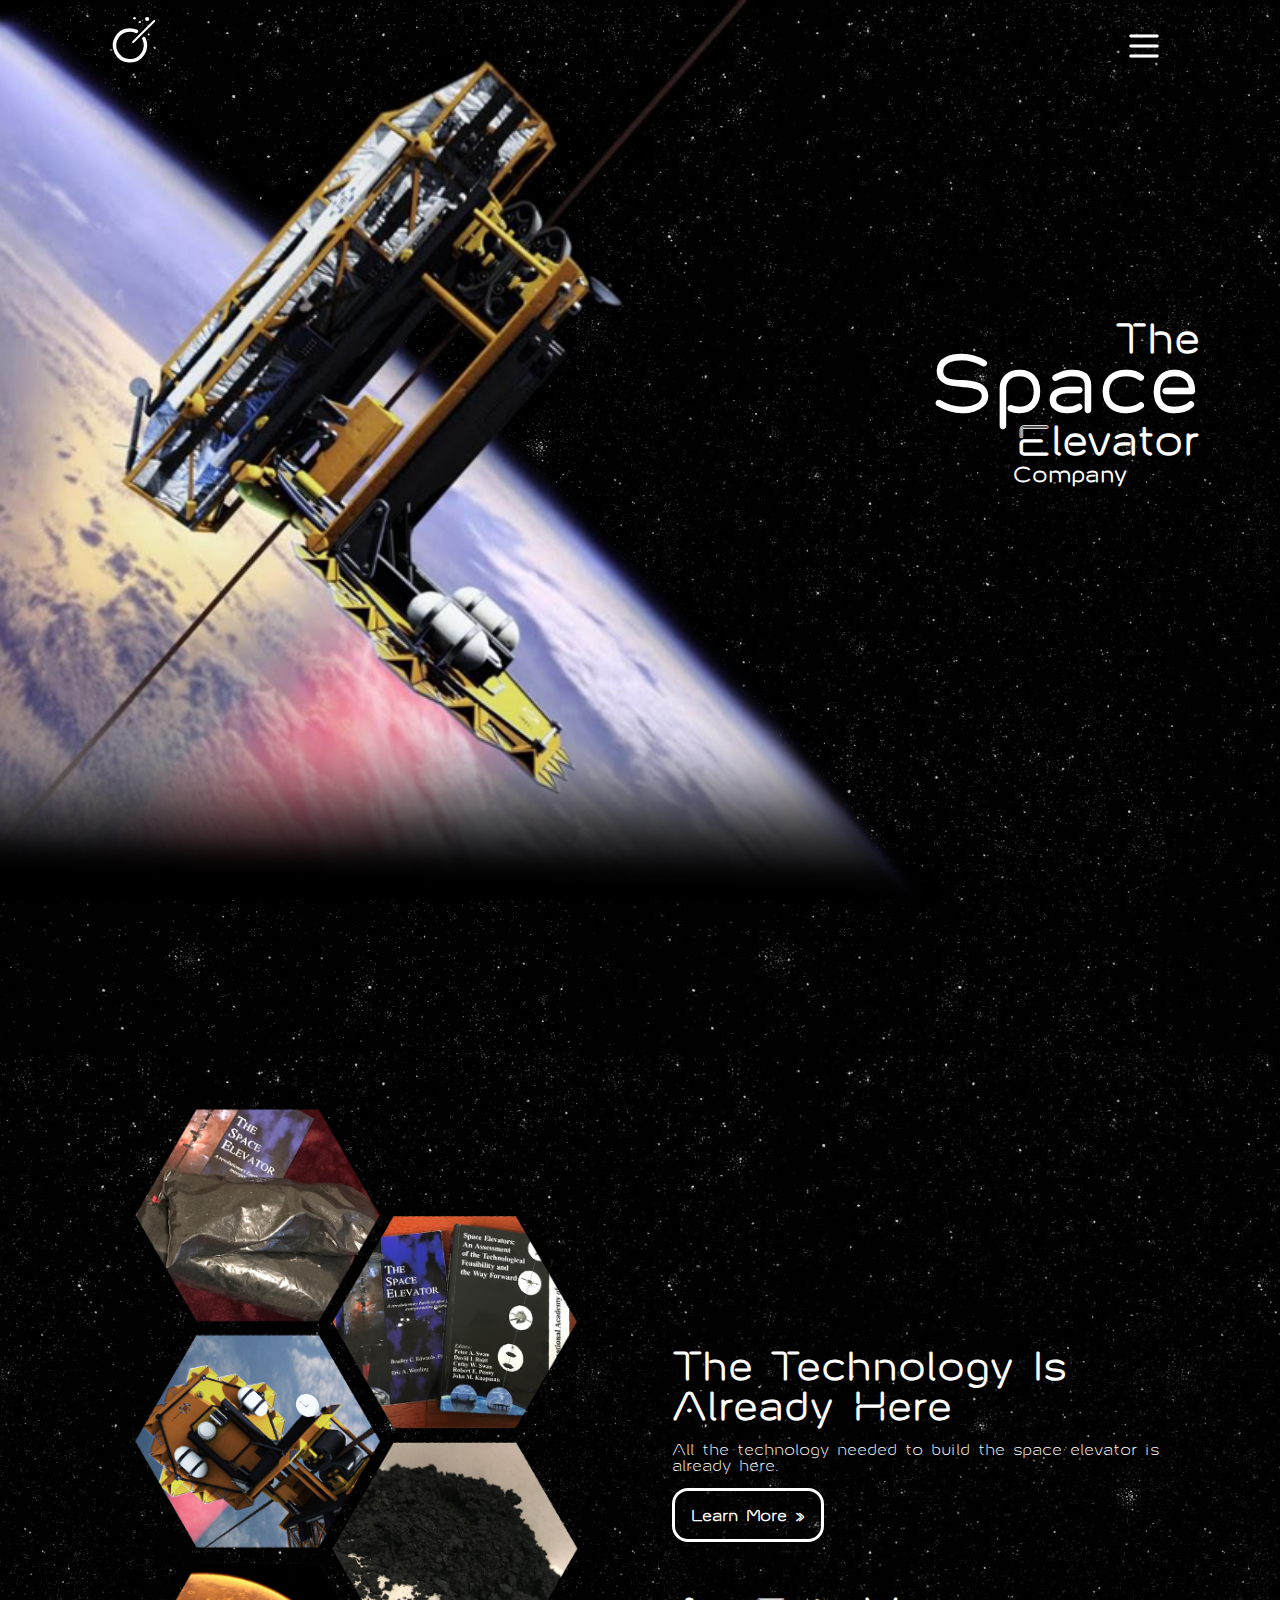
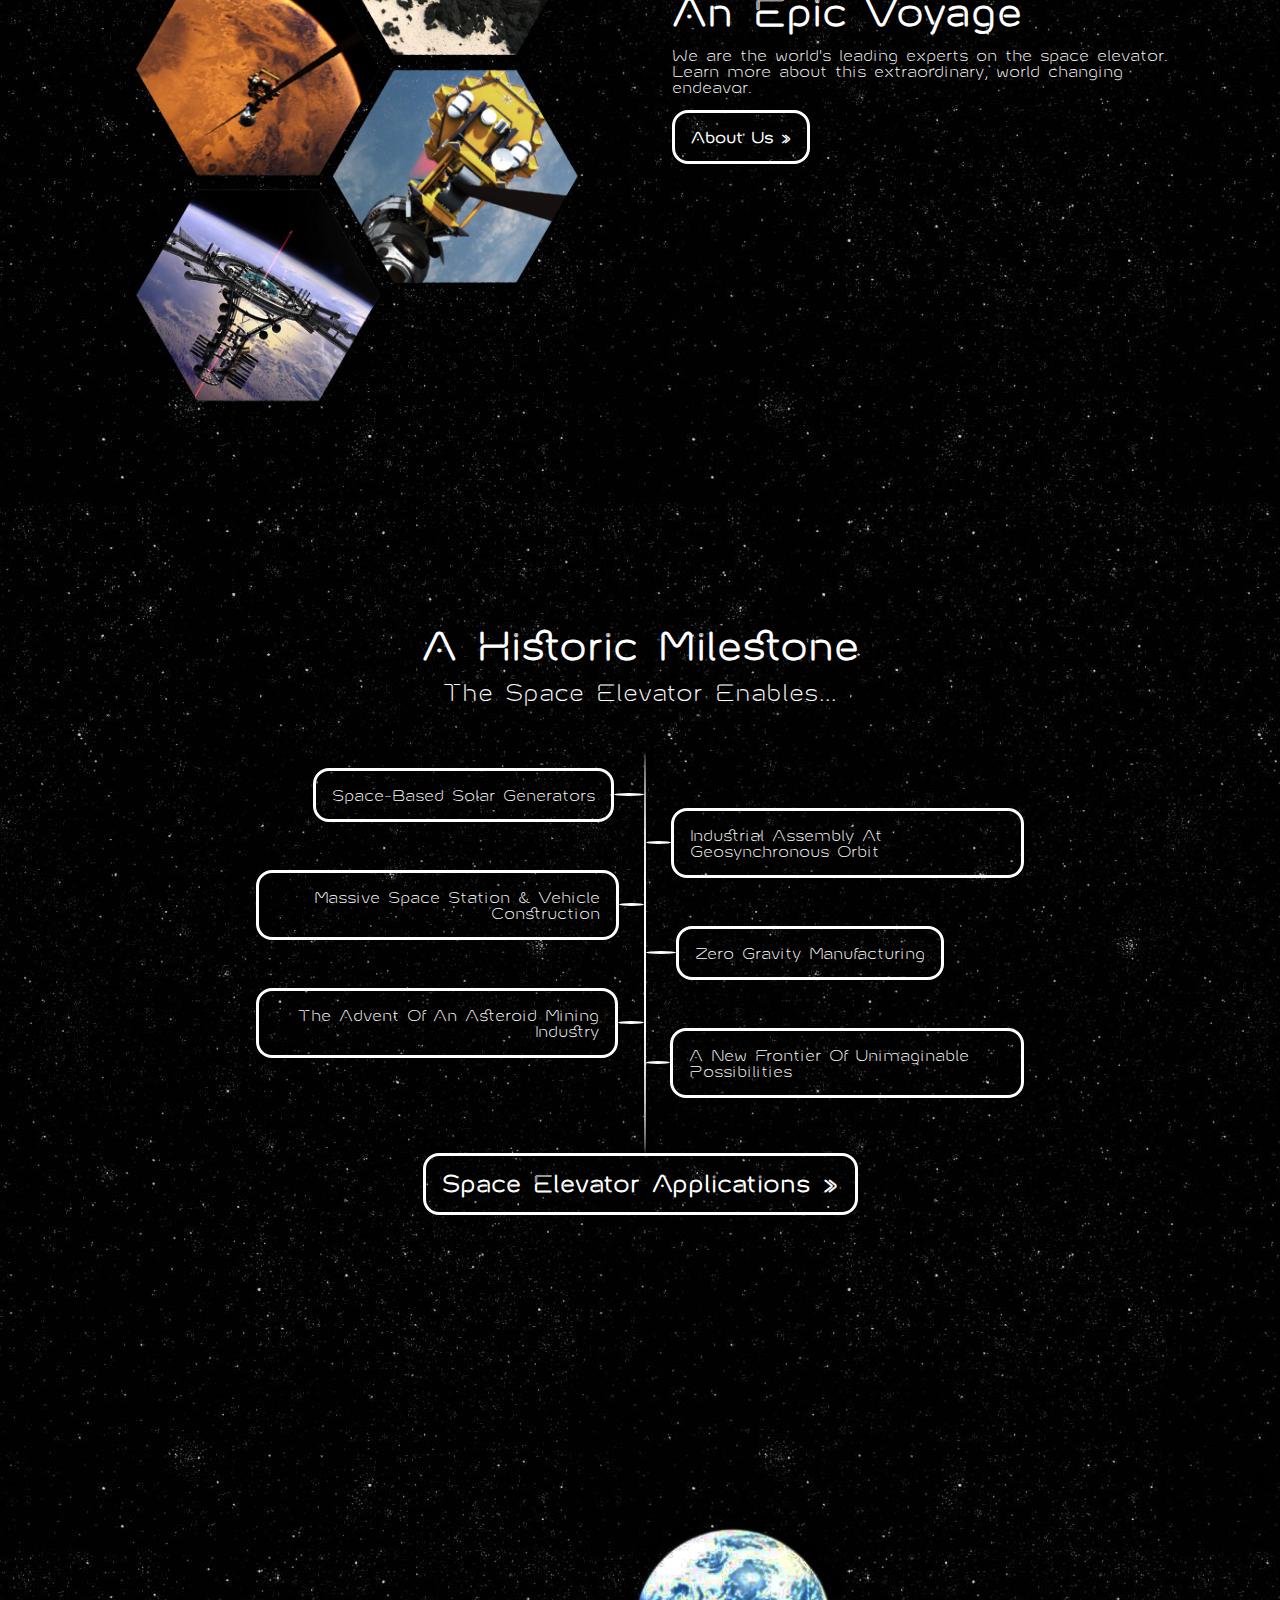
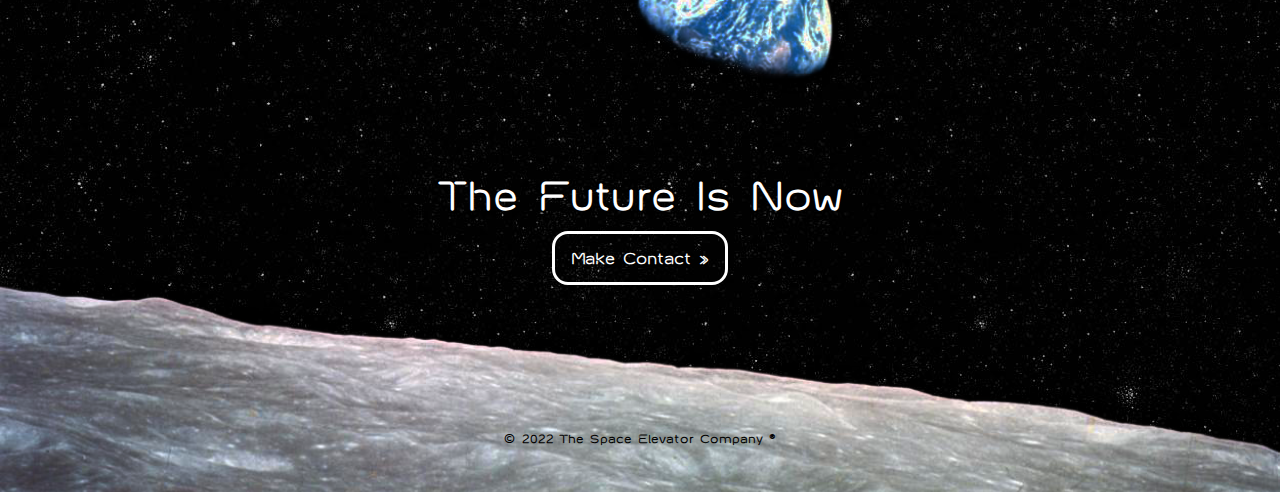
==== index.html @ d58ce05d "contact button at the bottom" ====
<!doctype html>
<html lang="en">
  <head>
    <meta charset="utf-8">
    <title>The Space Elevator</title>
    <meta name="description" content="The time has come to build the space elevator...">
    <meta name="viewport" content="width=device-width">
    <link rel="shortcut icon" href="images/favicon.ico">
    <link rel="stylesheet" href="styles/main.css">
  </head>
  <body>

    <header id="site-header">
      <a href="index.html">
        <div class="logo">
          <img src="images/logo-white.svg" alt="o">
        </div>
      </a>
      <section id="nav">
        <input id="check" type="checkbox" value="">
        <span id="x">X</span>
        <label for="check" class='nav'>III</label>
        <br>
<nav><!-- Whitespace Matters Here -->
<a href="index.html">Home</a><a href="about-us.html">About Us</a><a href="technology.html">Technology</a><a href="carbon-nanotubes.html">Carbon Nanotubes</a><a href="applications.html">Applications</a><a href="contact.html">Contact</a>
</nav>
      </section>
    </header>

    <section id="banner" class="bghidden">
      <h1 class="headline">
        <span class="the">The</span>
        <span class="space">Space</span>
        <span class="elevator">Elevator</span>
        <span class="company">Company</span>
      </h1>
    </section>

    <section id="ready">
      <div class="image">
        <img src="images/tech.png" alt="Space Elevator Tech Hexagons">
      </div>
      <div class="copy">
        <h2>The Technology Is Already Here</h2>
        <p>All the technology needed to build the space elevator is already here.</p>
        <a class="button" href="technology.html">Learn More »</a>
        <div class="spacer"></div>
        <h2>An Epic Voyage</h2>
        <p>We are the world's leading experts on the space elevator. Learn more about this extraordinary, world changing endeavor.</p>
        <a class="button" href="about-us.html">About Us »</a>
      </div>
    </section>

    <section id="possibilities">
      <h2>A Historic Milestone</h2>
      <p class="prompt">The Space Elevator Enables...</p>
      <div class="tree">
        <div class="left-items hidden">
          <div class="left-item">
            <div class="copy">
              <p>Space-Based Solar Generators</p>
            </div>
            <div class="branch">
            </div>
          </div>
          <div class="left-item">
            <div class="copy">
              <p>Massive Space Station &amp; Vehicle Construction</p>
            </div>
            <div class="branch">
            </div>
          </div>
          <div class="left-item">
            <div class="copy">
              <p>The Advent Of An Asteroid Mining Industry</p>
            </div>
            <div class="branch">
            </div>
          </div>
        </div>
        <div class="stem"></div>
        <div class="right-items">
          <div class="right-item flip">
            <div class="branch">
            </div>
            <div class="copy">
              <p>Space-Based Solar Generators</p>
            </div>
          </div>
          <div class="right-item">
            <div class="branch">
            </div>
            <div class="copy">
              <p>Industrial Assembly At Geosynchronous Orbit</p>
            </div>
          </div>
          <div class="right-item flip">
            <div class="branch">
            </div>
            <div class="copy">
              <p>Massive Space Station &amp; Vehicle Construction</p>
            </div>
          </div>
          <div class="right-item">
            <div class="branch">
            </div>
            <div class="copy">
              <p>Zero Gravity Manufacturing</p>
            </div>
          </div>
          <div class="right-item flip">
            <div class="branch">
            </div>
            <div class="copy">
              <p>The Advent Of An Asteroid Mining Industry</p>
            </div>
          </div>
          <div class="right-item">
            <div class="branch">
            </div>
            <div class="copy">
              <p>A New Frontier Of Unimaginable Possibilities</p>
            </div>
          </div>
        </div>
      </div>
      <p class="prompt">
        <a class="button application-button" href="applications.html">Space Elevator Applications »</a>
      </p>
    </section>

    <section id="future">
      <div class="make-contact">
        <h2 class="future">The Future Is Now</h2>
        <a class="button contact-button" href="contact.html">Make Contact »</a>
      </div>
      <p id="copyright">© 2022 The Space Elevator Company ®</p>
    </section>
    <script src="scripts/rise.js"></script>
  </body>
</html>
---- styles/main.css ----
/* some normalizing first...
 * CSS Reset + Normalize
 * Author: Kim Maida
 * Author URI: <http://kim-maida.com>
 * Source: <https://github.com/kmaida
 * License: GNU Public License
*/

html, body, div, span, h1, h2, h3, h4, h5, h6, p, blockquote, pre, a, abbr, acronym, address, big, cite, code, del, dfn, em, img, ins, kbd, q, s, samp, small, strong, tt, var, dl, dt, dd, ol, ul, li, fieldset, form, input, select, button, textarea, label, legend, table, caption, tbody, tfoot, thead, tr, th, td, article, aside, canvas, details, figcaption, figure, footer, header, hgroup, menu, nav, section { margin: 0; padding: 0; border: 0; border-radius: 0; font-weight: inherit; font-style: inherit; font-family: inherit; line-height: 1; text-decoration: none; vertical-align: baseline; }
html { overflow-y: scroll; -webkit-text-size-adjust: 100%; }
ol, ul { list-style: none; }
table { border-collapse: collapse; border-spacing: 0; }
caption, th, td { text-align: left; font-weight: normal; }
sup, sub { line-height: 1; }
h1, h2, h3, h4, h5, h6 { font-weight: normal; }
article, aside, canvas, details, figcaption, figure, footer, header, hgroup, menu, nav, section { display: block; }
/* input, textarea { -webkit-appearance: none; } */
*,*:before,*:after { -webkit-box-sizing: border-box; -moz-box-sizing: border-box; box-sizing: border-box; }

i, em { font-style: italic; }
b, strong { font-weight: bold; }
q:lang(en) { quotes: '&#8220;' '&#8221;' '&#8216;' '&#8217;'; }
h1, h2, h3, h4, h5, h6, p { margin-bottom: 15px; }
ul { list-style: outside disc; padding-left: 24px; }
ol { list-style: outside decimal; padding-left: 24px; }
a, label, input[type=button], input[type=submit], button { cursor: pointer; }
del { text-decoration: line-through; }
abbr[title], dfn[title] { border-bottom: 1px dotted; cursor: help; }
pre,code { background: #eee; border: 1px solid #ccc; font-family: Consolas, 'Lucida Console', 'Courier New', serif; padding: 2%; }
input, select, textarea { border: 1px solid #ccc; font-family: inherit; font-size: inherit; padding: 3px 6px; }
input, select { vertical-align: middle; }
textarea { overflow: auto; } /* prevents scrollbar from showing up when unneeded in IE */

.clearfix:before,
.clearfix:after { content: " "; display: table; }
.clearfix:after { clear: both; }
.ie7 .clearfix { zoom: 1; }

.ir { overflow: hidden; text-indent: 200%; white-space: nowrap; }

.touch p a { margin: 0 -.5em; padding: 0 .5em; }



/*
 * The Space Elevator website styles
 */

@font-face {
  font-family: 'meteoric';
  src: url('../fonts/meteoric-light.woff2') format('woff2'),
       url('../fonts/meteoric-light.woff') format('woff');
  font-weight: normal;
  font-style: normal;
}

html {
  min-width: 320px;
  min-height: 100%;
  height: 100%;
  background: url('../images/garage.jpg') center center / cover no-repeat;
}

body {
  position: relative;
  margin: 0 auto;
  background: url('../images/space.jpg');
  box-shadow: 0 0 35px 10px black;
  min-height: 100%;
  max-width: 2000px;
  font-family: 'meteoric', sans-serif;
}

h1, h2, h3, h4, h5, h6 { font-weight: bold; }

h1 { font-size: 3em; }
h2 { font-size: 2.5em; }
h3 { font-size: 2.25em; }
h4 { font-size: 2em; }
h5 { font-size: 1.75em; }
h6 { font-size: 1.5em; }

a {
  color: white;
  font-weight: bold;
  font-family: 'meteoric';
  text-decoration: none;
  border-bottom: 1px solid #000;
  transition: .5s;
}

a:hover {
  color: #777;
  border-color: #777;
}

button,
a.button {
  position: relative;
  display: inline-block;
  padding: 1rem;
  border: 3px solid white;
  border-radius: 1rem;
}

button:hover,
a.button:hover {
  background: white;
  color: black;
  border-color: black;
}



/* Header - Logo and Navigation */

header#site-header {
  position: absolute;
  top: 0;
  left: 0;
  right: 0;
  max-width: 1100px;
  margin: auto;
  padding: .75rem;
}

div.logo {
  position: absolute;
  top: 10px;
  left: 15px;
  z-index: 3;
}

div.logo img {
  width: 100%;
  width: 60px;
  height: 60px;
  max-width: 60px;
  filter: drop-shadow(-1px 1px 2px #000);
}

div.logo a {
  display: block;
  border: 0;
}
div.logo a:hover {
  border: 0;
}

#nav {
  position: absolute;
  top: 10px;
  right: 15px;
  z-index: 2;
  padding: 1em;
  text-align: right;
  max-width: 1157px;
  -webkit-backface-visibility: hidden;
}

#nav a {
  margin: 0 1em;
}

#nav #check {
  display: none;
}

#nav label.nav {
  display: inline-block;
  opacity: 1;
  cursor: pointer;
  color: white;
  font-weight: bold;
  font-size: 2.5em;
  transform: rotate(90deg);
  transition: .5s;
}

#nav #check ~ span#x {
  position: relative;
  left: 1em;
  opacity: 0;
  cursor: pointer;
  color: white;
  font-weight: bold;
  font-size: 2.5em;
  transform: rotate(90deg);
  transition: .5s;
}

#nav nav {
  background: black;
  height: 0px;
  padding: 0;
  transform-origin: top right;
  transform: scale(0);
  transition: .5s;
}

#nav nav a {
  display: block;
  font-size: 1.2em;
  transform-origin: center right;
  transform: scale(0);
  color: black;
  border: none;
}

#nav #check:checked ~ label.nav {
  transform: rotate(0deg);
  opacity: 0;
}

#nav #check:checked ~ nav {
  background: white;
  box-shadow: 0 0 4px 2px black;
  height: 215px;
  transform: scale(1);
  border-radius: 1em;
  padding: 1em;
}

#nav #check:checked ~ span#x {
  opacity: 1;
}

#nav #check:checked ~ nav a {
  transform: scale(1);
  margin: .5em
}

/* @media all and (min-width: 1080px) { */
/*   #nav span#x, */
/*   #nav label.nav, */
/*   #nav #check { */
/*     display: none; */
/*   } */
/*   #nav nav { */
/*     height: 60px !important; */
/*     box-shadow: none !important; */
/*     transform: scale(1); */
/*     background: transparent !important; */
/*   } */
/*   #nav nav a { */
/*     display: inline-block; */
/*     color: white; */
/*     transform: scale(1); */
/*     border-bottom: 1px solid #000; */
/*   } */
/*   #nav nav a:hover { */
/*     color: #777; */
/*     border-bottom: 1px solid #777; */
/*   } */
/* } */



/* Headline */

section#banner {
  position: relative;
  background: transparent;
  min-height: 500px;
  height: 100vh;
  text-align: right;
  z-index: 1;
  transition: background 2s ease-in 2s;
}

section#banner.bghidden::after { opacity: 0; top: 100px; }
section#banner::after {
  content: '';
  position: absolute;
  top: 0;
  left: 0;
  right: 0;
  bottom: 0;
  opacity: 1;
  z-index: -1;
  background: url('../images/rise.png') 25% top / cover no-repeat;
  transition: 3s;
}

/* I learned a new trick, cool */
@media all and (min-aspect-ratio: 414/295) {
  section#banner::after {
    background: url('../images/rise.png') left top / contain no-repeat;
  }
}

h1.headline {
  color: white;
  text-shadow: 3px 3px 4px black;
  padding: 1rem;
  width: 320px;
  margin: auto;
}

h1.headline span.the,
h1.headline span.space,
h1.headline span.elevator,
h1.headline span.company { position: relative; }

h1.headline span.the { font-size: .75em; top: 1.2rem; }
h1.headline span.space { font-size: 1.45em; }
h1.headline span.elevator { font-size: .75em; top: -1rem; }
h1.headline span.company { display: block; font-size: .4em; top: -1rem; right: 3.25em; }

@media all and (min-width: 10px) {
  h1.headline {
    position: absolute;
    top: 30%;
    text-align: right;
  }
}

@media all and (min-width: 340px) {
  h1.headline {
    right: 5%;
  }
}

@media all and (min-width: 900px) {
  h1.headline {
    font-size: 3.5em;
  }
}

@media all and (min-width: 1300px) {
  h1.headline {
    width: 520px;
    font-size: 5em;
  }
}



/* All The Tech Is Ready */

section#ready {
  color: white;
  margin: 9rem auto 1rem;
  padding: 1rem;
  text-align: center;
}

#ready div.image {
  margin: auto;
  max-width: 500px;
}

#ready div.image img {
  display: block;
  width: 100%;
}

#ready div.copy {
  margin: 2rem auto;
  max-width: 500px;
}

#ready div.spacer { height: 50px; }

@media all and (min-width: 700px) {
  #ready {
    display: flex;
    justify-content: center;
    align-items: center;
  }
  #ready div.image {
    margin: 2rem;
  }
  #ready div.copy {
    margin: 2rem;
    text-align: left;
  }
}

@media all and (min-width: 1300px) {
  #ready { font-size: 1.5em; }
}




/* Imagine The Possibilities */

section#possibilities {
  max-width: 800px;
  margin: 9rem auto 1rem;
  padding: 1rem;
  color: white;
}

section#possibilities p.prompt {
  margin-bottom: 3rem;
  font-size: 1.5em;
  text-align: center;
}
section#possibilities h2 {
  text-align: center;
}

#possibilities div.tree {
  display: flex;
  justify-content: center;
  align-items: center;
}
#possibilities div.stem {
  background: white;
  border-radius: 50%;
  width: 3px;
  height: 700px;
}

#possibilities div.left-items.hidden { display: none; }

@media all and (min-width: 800px) {
  #possibilities div.stem { height: 400px }
  #possibilities div.left-items.hidden { display: block; margin-top: -5rem; }
  #possibilities div.right-items div.flip { display: none; }
}

#possibilities div.right-item,
#possibilities div.left-item {
  display: flex;
  align-items: center;
}
#possibilities div.left-item {
  justify-content: flex-end;
  text-align: right;
}
#possibilities div.right-item {
  justify-content: flex-start;
}
#possibilities div.right-item,
#possibilities div.left-item {
  margin: 3rem 0;
}

#possibilities div.right-item div.branch,
#possibilities div.left-item div.branch {
  background: white;
  width: 30px;
  height: 3px;
  border-radius: 50%;
}

#possibilities div.right-item div.copy,
#possibilities div.left-item div.copy {
  border: 3px solid white;
  padding: 1rem;
  border-radius: 1rem;
}

#possibilities div.right-item div.copy p,
#possibilities div.left-item div.copy p {
  margin-bottom: 0;
}

#possibilities a.application-button {
  margin: auto;
}




/* Footer */

section#future {
  position: relative;
  background: url('../images/earth-rise.png') center center / cover no-repeat;
  height: 85vh;
  margin: 3rem auto 0;
  padding: 1rem;
  text-align: center;
  color: white;
}

#future p.prompt {
  position: absolute;
  top: 5rem;
  left: 1rem;
  right: 1rem;
  font-size: 1.25em;
  font-weight: bold;
}
#future div.make-contact {
  position: absolute;
  max-width: 865px;
  margin: auto;
  text-align: center;
  bottom: 23vh;
  left: 2rem;
  right: 2rem;
}

#future p#copyright {
  position: absolute;
  bottom: 1rem;
  padding: 1rem;
  right: 0;
  left: 0;
  text-align: center;
  font-size: .75em;
  font-weight: bold;
  color: black;
}



/* Page Layout */

body.page {
  padding: .1rem;
  min-height: 100%;
}

#footer p { padding: 0 1rem; color: white; text-align: center; }

section.page {
  width: 857px;
  max-width: calc(100% - 2em);
  margin: 8em auto;
  padding: 1em;
  background: #fff;
  box-shadow: 0 0 3px #a7a7a7;
  color: #000;
  border-radius: 1em;
}

section.page h1 {
  text-align: left;
  font-size: 2.25em;
  margin-bottom: 2rem;
}

section.page h2 {
  font-size: 1.75em;
}

@media all and (min-width: 480px) {
  section.page h1 {
    text-align: center;
  }
}

section.page h1,
section.page h2,
section.page h3,
section.page h4,
section.page h5,
section.page h6 {
  box-sizing: border-box;
}

section.page p {
  box-sizing: border-box;
  margin: 1em 0;
}

section.page a {
  color: #000;
  font-weight: normal;
  border-bottom: 1px solid #000;
}

section.page a:hover {
  border-bottom: 1px solid #fff;
}

section.page p.center {
  margin: 1rem auto;
  max-width: 711px;
  width: 100%;
}

section.page img.center {
  display: block;
  margin: 1rem auto;
  max-width: 711px;
  width: 100%;
  border-radius: 1em;
}


section.page img.aside {
  display: inline-block;
  float: right;
  max-width: 320px;
  border-radius: 1rem;
  margin: 1rem 0 1rem 1rem;
}

@media all and (min-width: 700px) {
  section.page div.flex {
    display: flex;
    justify-content: center;
    align-items: flex-start;
  }
  section.page div.flex div.contact {
    box-sizing: border-box;
    max-width: 500px;
    padding-right: 2em;
  }
}



/*
 * Carbon Nanotubes
 */

ul.nanolist {
  list-style: none;
  margin: auto;
}

ul.nanolist li {
  display: flex;
  justify-content: flex-start;
  align-items: flex-start;
  flex-wrap: no-wrap;
}

ul.nanolist li strong {
  display: inline-block;
  max-width: 40px;
  margin: .35rem 0;
  flex-grow: 0;
}

ul.nanolist li span {
  display: inline-block;
  max-width: 700px;
  margin: .35rem 0;
  padding-left: 1rem;
}

table.nanorequirements {
  width: 90%;
  margin: 1rem auto;
  border-spacing: 0;
  border-top-right-radius: 1rem;
  border-top-left-radius: 1rem;
  overflow: hidden;
}

table.nanorequirements tr.header td,
table.nanorequirements tr.header {
  background: #e0e0e0;
  border-top-right-radius: 1rem;
  border-top-left-radius: 1rem;
  font-weight: bold;
}

table.nanorequirements tr td {
  padding: .75rem;
  background: #f7f7f7;
}

table.nanorequirements tr:last-child td:first-child {
  border-bottom-left-radius: 1rem;
}

table.nanorequirements tr:last-child td:last-child {
  border-bottom-right-radius: 1rem;
}

@media all and (max-width: 440px) {
  table.nanorequirements {
    width: 100%;
    font-size: .75em;
  }
}

@media all and (max-width: 350px) {
  table.nanorequirements {
    width: 100%;
    font-size: .65em;
  }
}




/*
 * Contact
 */

#contact {
  padding: 9rem 1rem;
  max-width: 757px;
  margin: auto;
  font-family: 'meteoric';
  color: white;
}

#contact div.copy {
  position: relative;
  text-align: center;
  margin-bottom: 4rem;
}

@media all and (min-width: 480px) {
  #contact div.copy {
    padding: 1rem;
    left: -1rem;
  }
}

@media all and (min-width: 765px) {
  #contact div.copy {
    padding: 0rem;
  }
}

#contact p.med { font-size: 1.25em; }

#contact form {
  max-width: 357px;
  margin: auto;
}

#contact form fieldset {
  padding: 0;
  border: none;
}

#contact h2 {
  font-size: 2.5em;
}
#contact h3 {
  text-align: left;
}

#contact form#contact-form div.list {
  margin: 1em 0;
}

#contact form#contact-form input#name,
#contact form#contact-form input#mail {
  box-sizing: border-box;
  display: block;
  margin: 1em 0;
  background: white;
  height: 2em;
  width: 100%;
  max-width: 320px;
  border: none;
  border-radius: 1em;
  padding: .25em .75em;
  transition: .25s;
}

#contact form#contact-form textarea {
  box-sizing: border-box;
  width: 100%;
  max-width: 320px;
  margin: 1em 0;
  border: none;
  border-radius: 1em;
  padding: .75em;
  transition: .25s;
}

#contact form#contact-form div.check {
  margin: .5em 0;
  max-width: 320px;
}

#contact form#contact-form div.check input {
  display: inline;
  border-radius: 5px;
  transition: .25s;
}

#contact form#contact-form div.check label {
  /* margin-left: 1em; */
}

#contact form#contact-form input:focus,
#contact form#contact-form textarea:focus {
  outline: 3px solid #7091b9;
}

#contact form#contact-form fieldset[disabled="disabled"] {
  cursor: not-allowed;
}
#contact form#contact-form fieldset[disabled="disabled"] input#name,
#contact form#contact-form fieldset[disabled="disabled"] input#mail,
#contact form#contact-form fieldset[disabled="disabled"] textarea {
  cursor: not-allowed;
  border: 3px solid grey;
  background: #f0f0f0;
}
#contact form#contact-form fieldset[disabled="disabled"] div.check input {
  cursor: not-allowed;
}
#contact form#contact-form fieldset[disabled="disabled"] label {
  cursor: not-allowed;
  color: grey;
}
#contact form#contact-form fieldset[disabled="disabled"] input#submit {
  cursor: not-allowed;
  background: grey;
  border-color: grey;
  color: black;
}

#contact form#contact-form input#submit {
  box-sizing: border-box;
  display: block;
  margin: 1em 0;
  background: white;
  height: 2em;
  border: none;
  font-family: 'meteoric';
  font-weight: bold;
  font-size: 1em;
  border-radius: 1em;
  padding: .25em .7em .22em;
  border: 3px solid white;
  transition: .25s;
}

#contact form#contact-form input#submit:hover {
  cursor: pointer;
  color: white;
  background: black;
}

@media all and (min-width: 480px) {

  #contact h2,
  #contact h3,
  #contact form#contact-form input#submit {
    position: relative;
    left: -25px;
  }

}

@media all and (min-width: 1600px) {
  #contact {
    margin: 8em auto;
    transform: scale(1.25);
  }
}

@media all and (min-width: 2200px) {
  #contact {
    margin: 18em auto;
    transform: scale(1.5);
  }
}
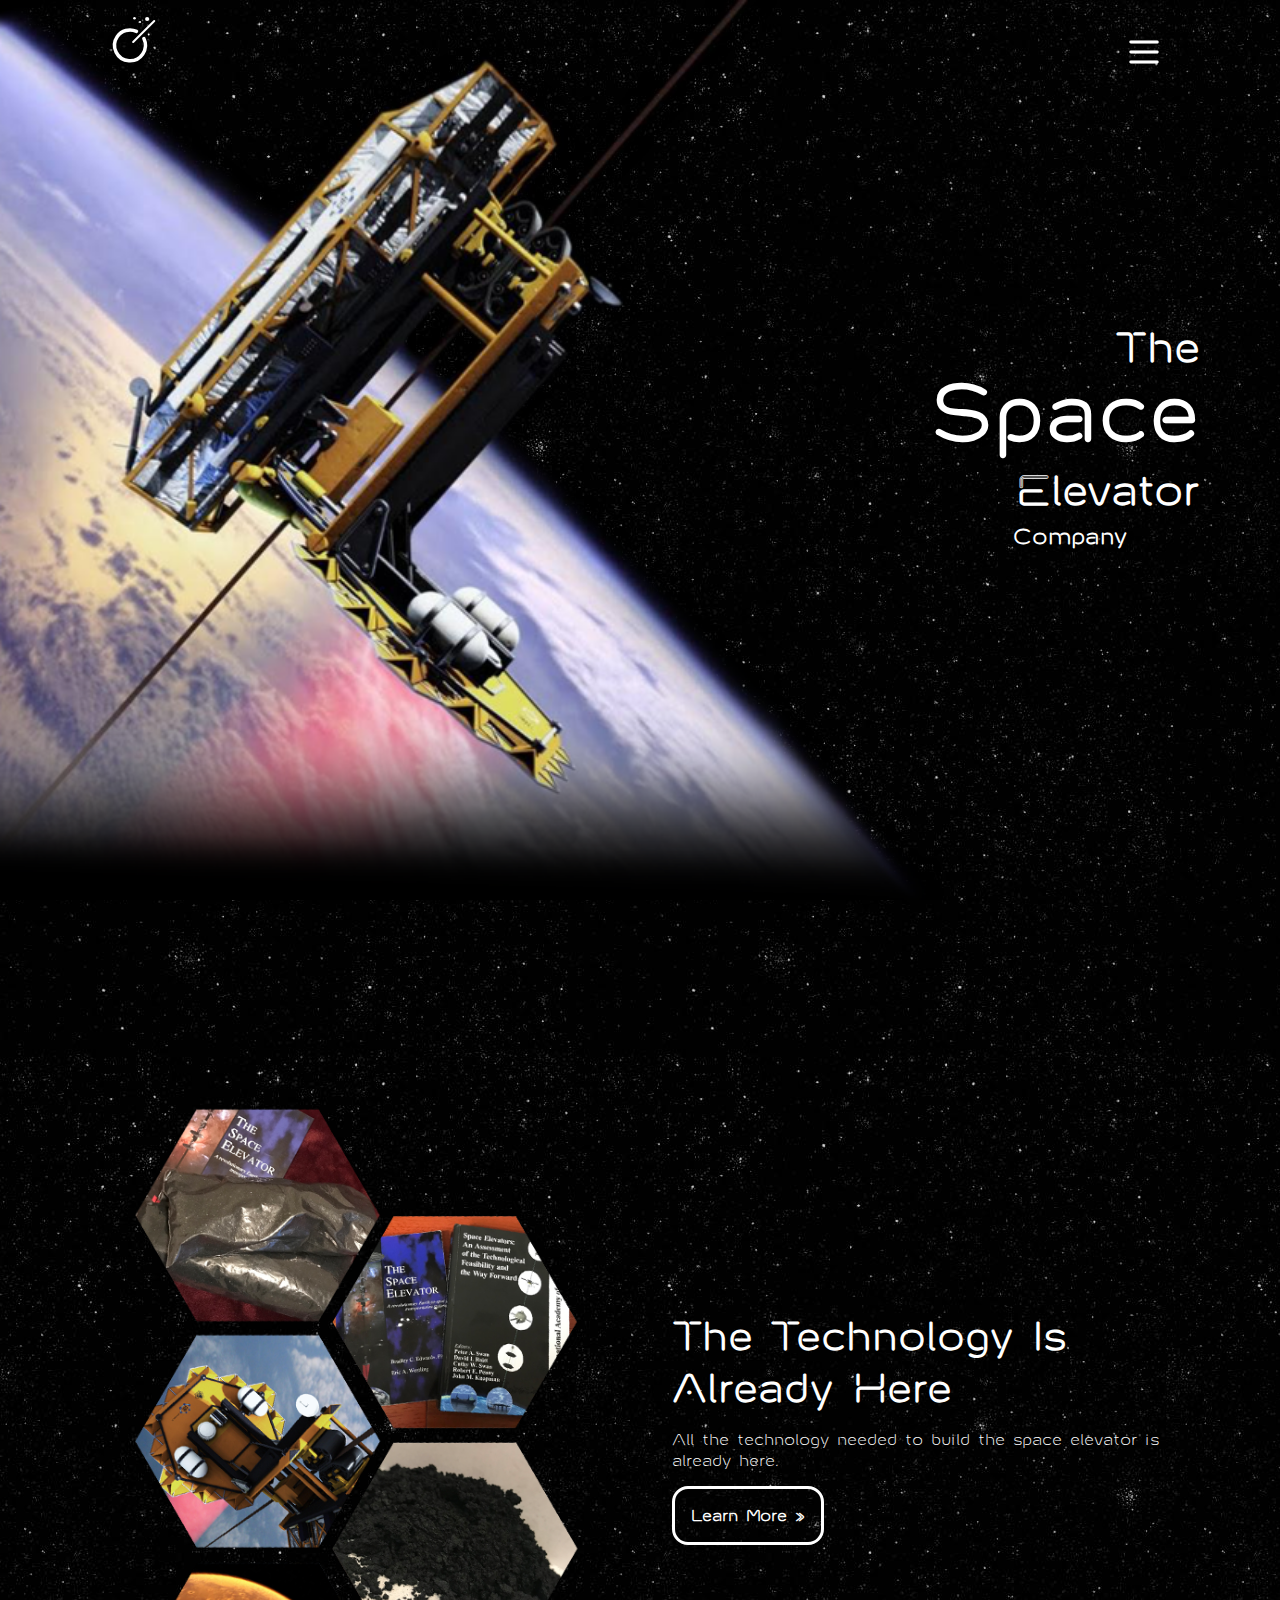
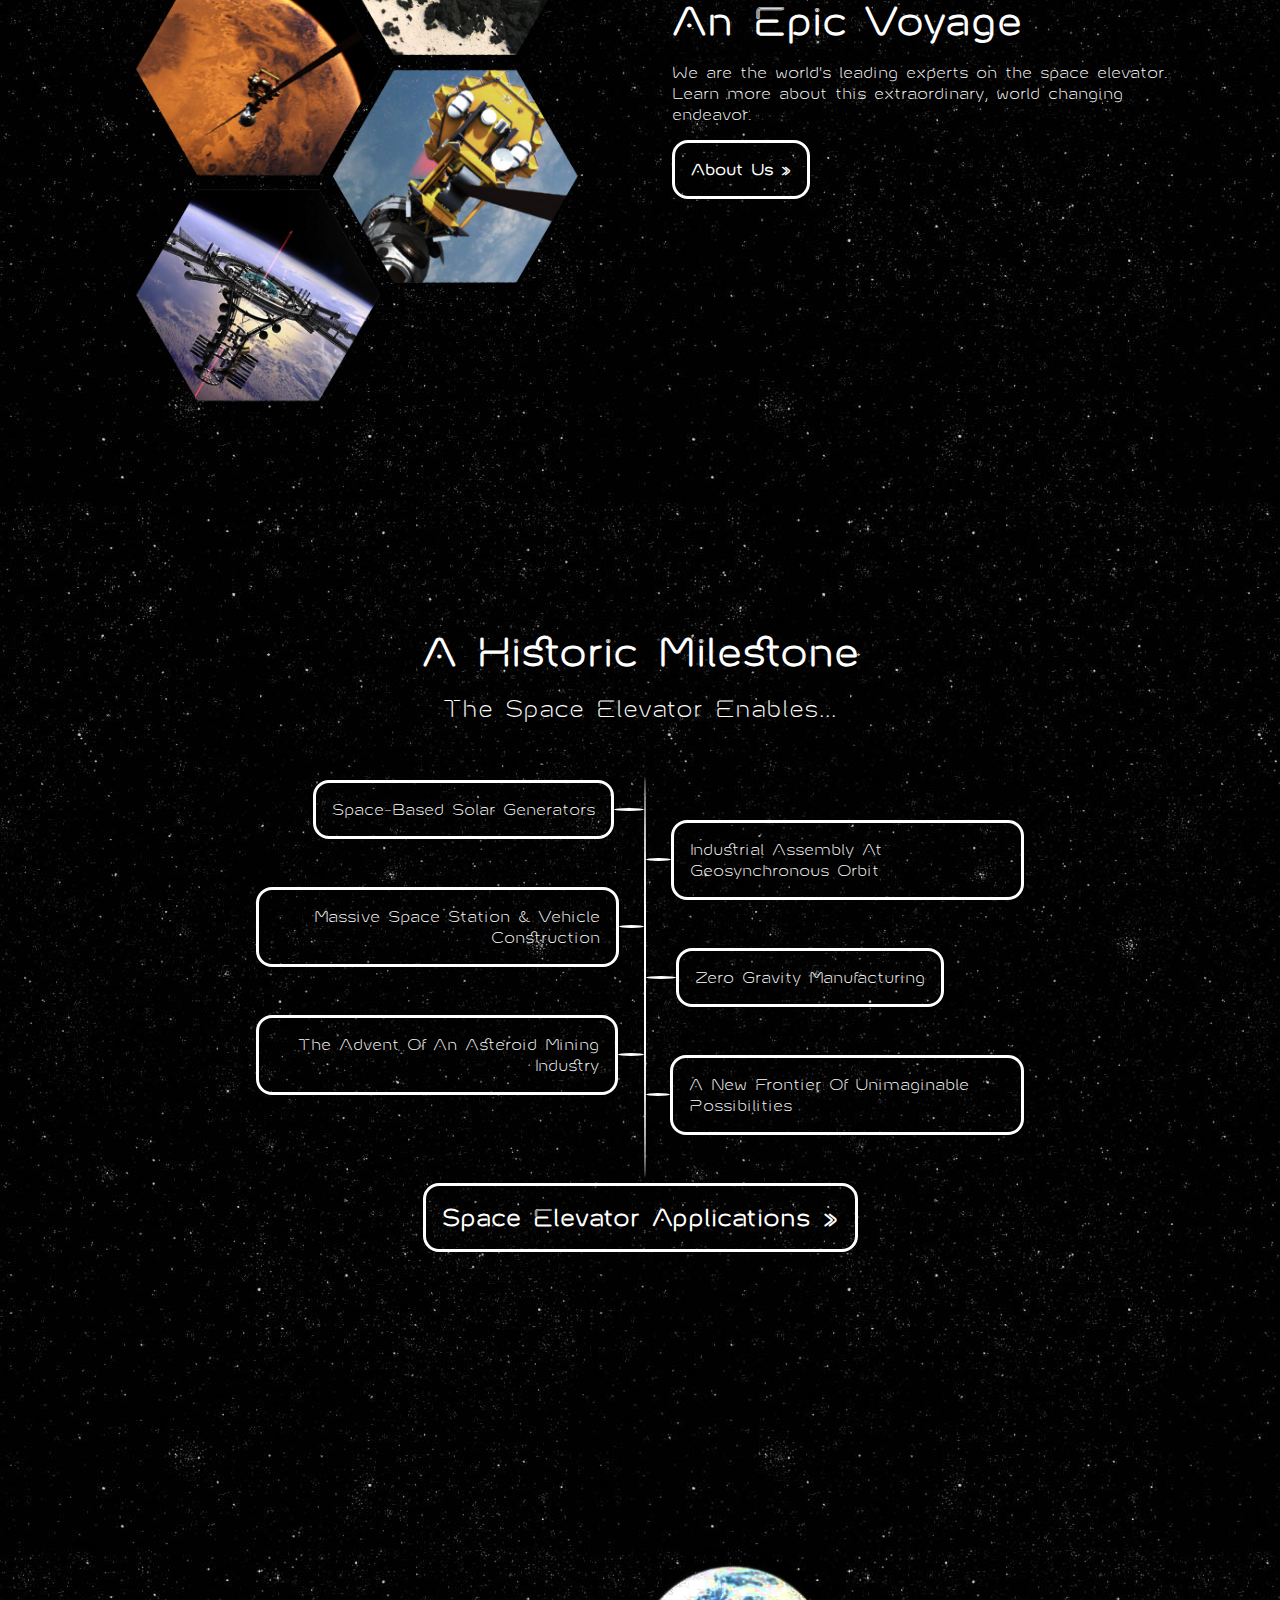
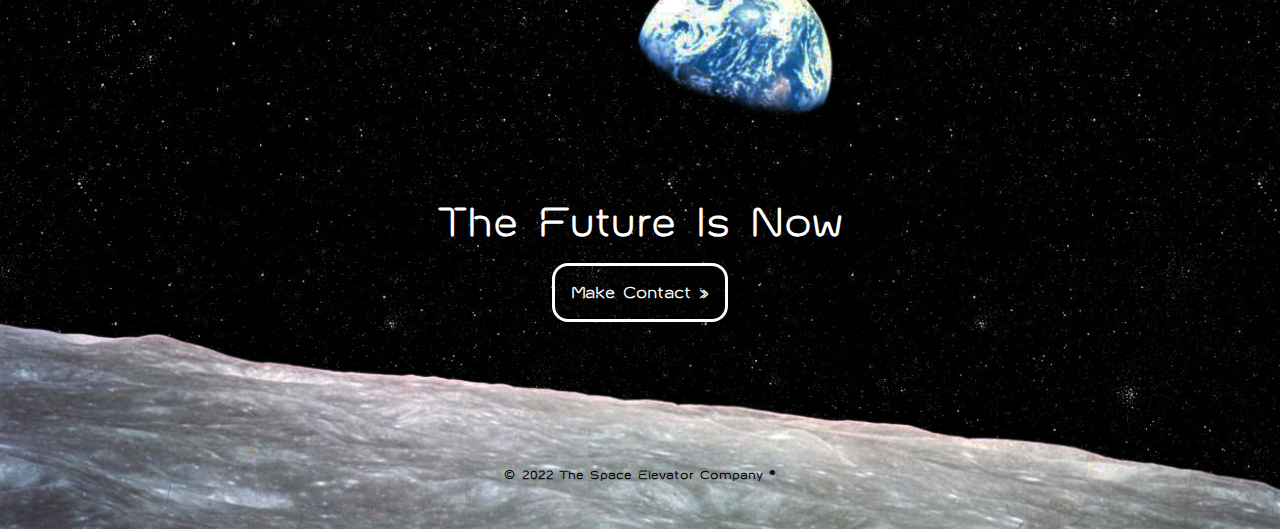
==== commit df1377c2: "final touches" ====
--- a/index.html
+++ b/index.html
@@ -2,7 +2,7 @@
 <html lang="en">
   <head>
     <meta charset="utf-8">
-    <title>The Space Elevator</title>
+    <title>The Space Elevator Company</title>
     <meta name="description" content="The time has come to build the space elevator...">
     <meta name="viewport" content="width=device-width">
     <link rel="shortcut icon" href="images/favicon.ico">
--- a/styles/main.css
+++ b/styles/main.css
@@ -7,7 +7,7 @@
  * License: GNU Public License
 */
 
-html, body, div, span, h1, h2, h3, h4, h5, h6, p, blockquote, pre, a, abbr, acronym, address, big, cite, code, del, dfn, em, img, ins, kbd, q, s, samp, small, strong, tt, var, dl, dt, dd, ol, ul, li, fieldset, form, input, select, button, textarea, label, legend, table, caption, tbody, tfoot, thead, tr, th, td, article, aside, canvas, details, figcaption, figure, footer, header, hgroup, menu, nav, section { margin: 0; padding: 0; border: 0; border-radius: 0; font-weight: inherit; font-style: inherit; font-family: inherit; line-height: 1; text-decoration: none; vertical-align: baseline; }
+html, body, div, span, h1, h2, h3, h4, h5, h6, p, blockquote, pre, a, abbr, acronym, address, big, cite, code, del, dfn, em, img, ins, kbd, q, s, samp, small, strong, tt, var, dl, dt, dd, ol, ul, li, fieldset, form, input, select, button, textarea, label, legend, table, caption, tbody, tfoot, thead, tr, th, td, article, aside, canvas, details, figcaption, figure, footer, header, hgroup, menu, nav, section { margin: 0; padding: 0; border: 0; border-radius: 0; font-weight: inherit; font-style: inherit; font-family: inherit; text-decoration: none; vertical-align: baseline; }
 html { overflow-y: scroll; -webkit-text-size-adjust: 100%; }
 ol, ul { list-style: none; }
 table { border-collapse: collapse; border-spacing: 0; }
@@ -20,7 +20,7 @@
 
 i, em { font-style: italic; }
 b, strong { font-weight: bold; }
-q:lang(en) { quotes: '&#8220;' '&#8221;' '&#8216;' '&#8217;'; }
+/* q:lang(en) { quotes: '&#8220;' '&#8221;' '&#8216;' '&#8217;'; } */
 h1, h2, h3, h4, h5, h6, p { margin-bottom: 15px; }
 ul { list-style: outside disc; padding-left: 24px; }
 ol { list-style: outside decimal; padding-left: 24px; }
@@ -85,8 +85,8 @@
   color: white;
   font-weight: bold;
   font-family: 'meteoric';
-  text-decoration: none;
-  border-bottom: 1px solid #000;
+  /* text-decoration: none; */
+  /* border-bottom: 1px solid #000; */
   transition: .5s;
 }
 
@@ -216,7 +216,7 @@
 #nav #check:checked ~ nav {
   background: white;
   box-shadow: 0 0 4px 2px black;
-  height: 215px;
+  height: 230px;
   transform: scale(1);
   border-radius: 1em;
   padding: 1em;
@@ -531,6 +531,10 @@
   border-radius: 1em;
 }
 
+section.page p {
+  color: #222;
+}
+
 section.page h1 {
   text-align: left;
   font-size: 2.25em;
@@ -564,11 +568,13 @@
 section.page a {
   color: #000;
   font-weight: normal;
-  border-bottom: 1px solid #000;
+  text-decoration: underline;
+  /* border-bottom: 1px solid #000; */
 }
 
 section.page a:hover {
-  border-bottom: 1px solid #fff;
+  text-decoration: none;
+  /* border-bottom: 1px solid #fff; */
 }
 
 section.page p.center {
@@ -605,6 +611,19 @@
     max-width: 500px;
     padding-right: 2em;
   }
+}
+
+div.video-container {
+  width: 100%;
+}
+
+div.video-container video {
+  width: 100%;
+  border-radius: 1rem;
+}
+
+div.video-container p.video-caption {
+  text-align: right;
 }
 
 
@@ -730,10 +749,12 @@
 }
 
 #contact h2 {
-  font-size: 2.5em;
+  font-size: 2.25em;
 }
 #contact h3 {
+  font-size: 1.45em;
   text-align: left;
+  margin-top: 1.5em;
 }
 
 #contact form#contact-form div.list {
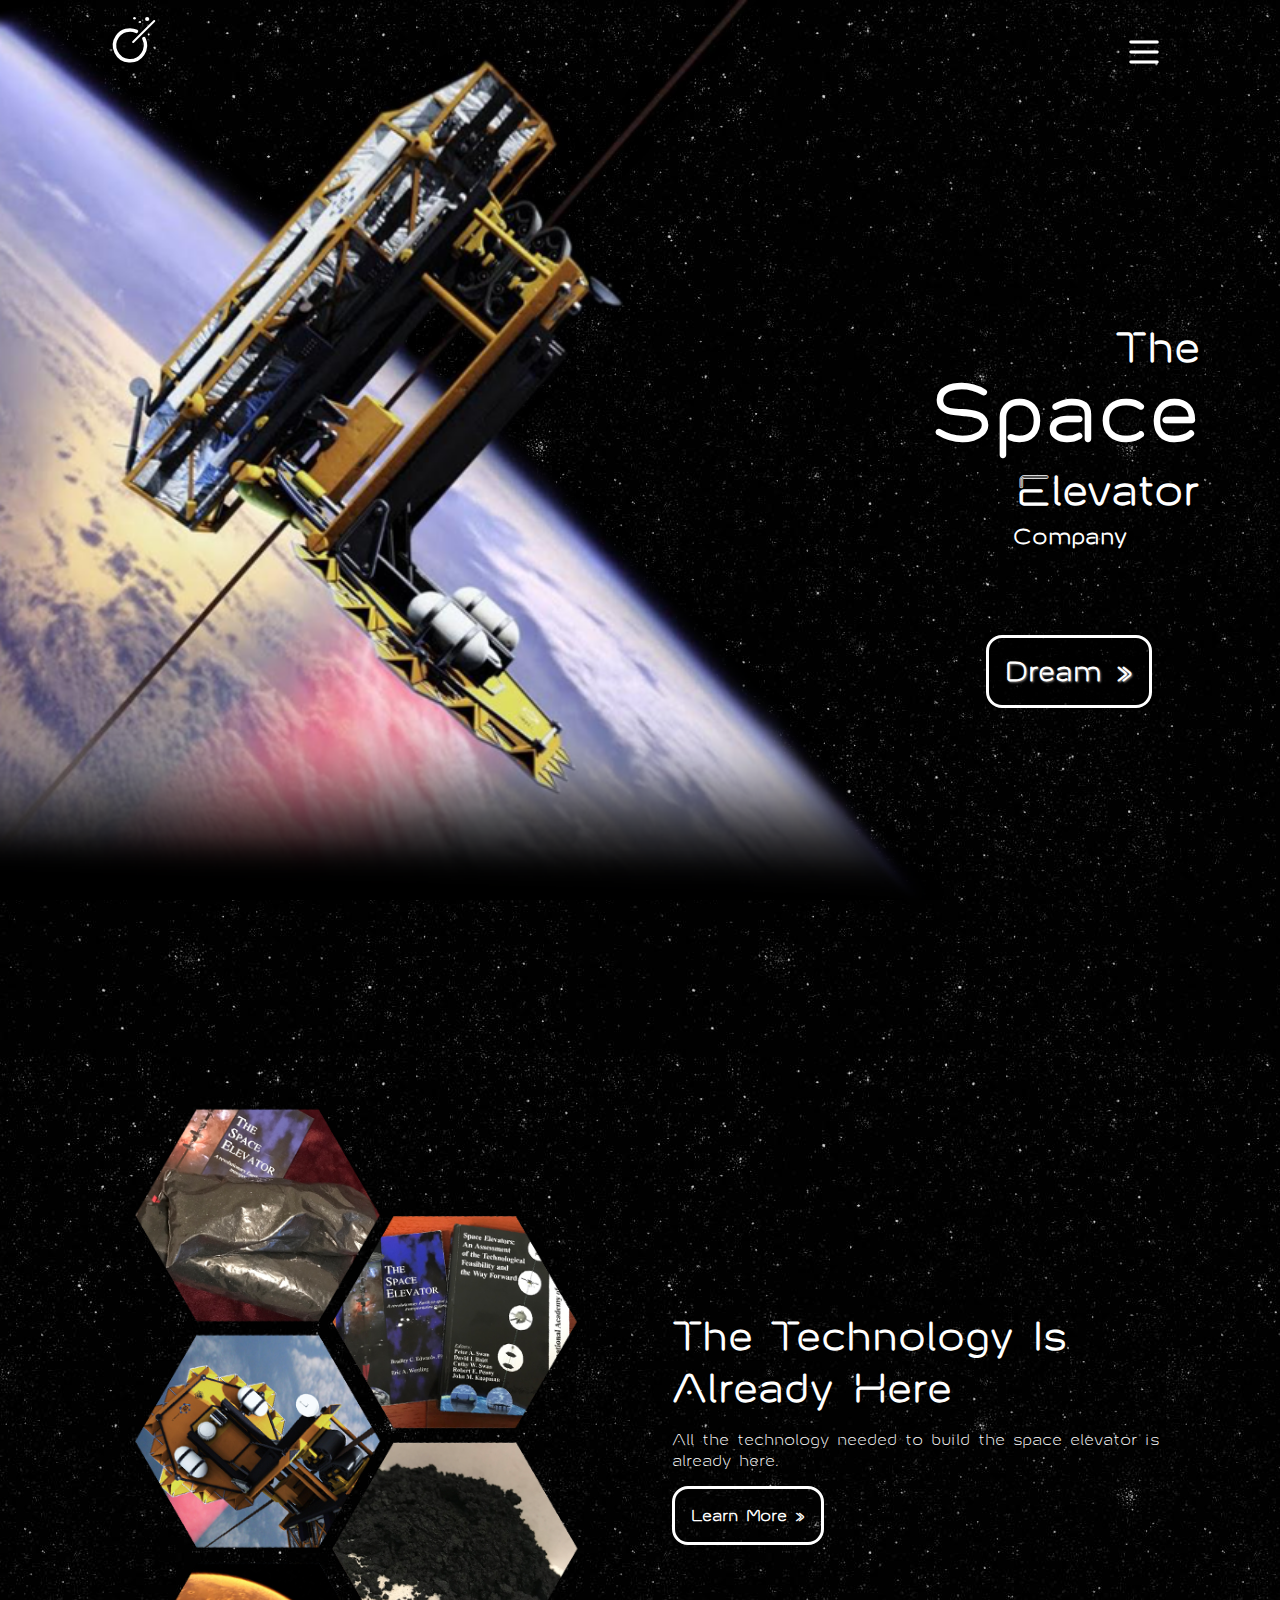
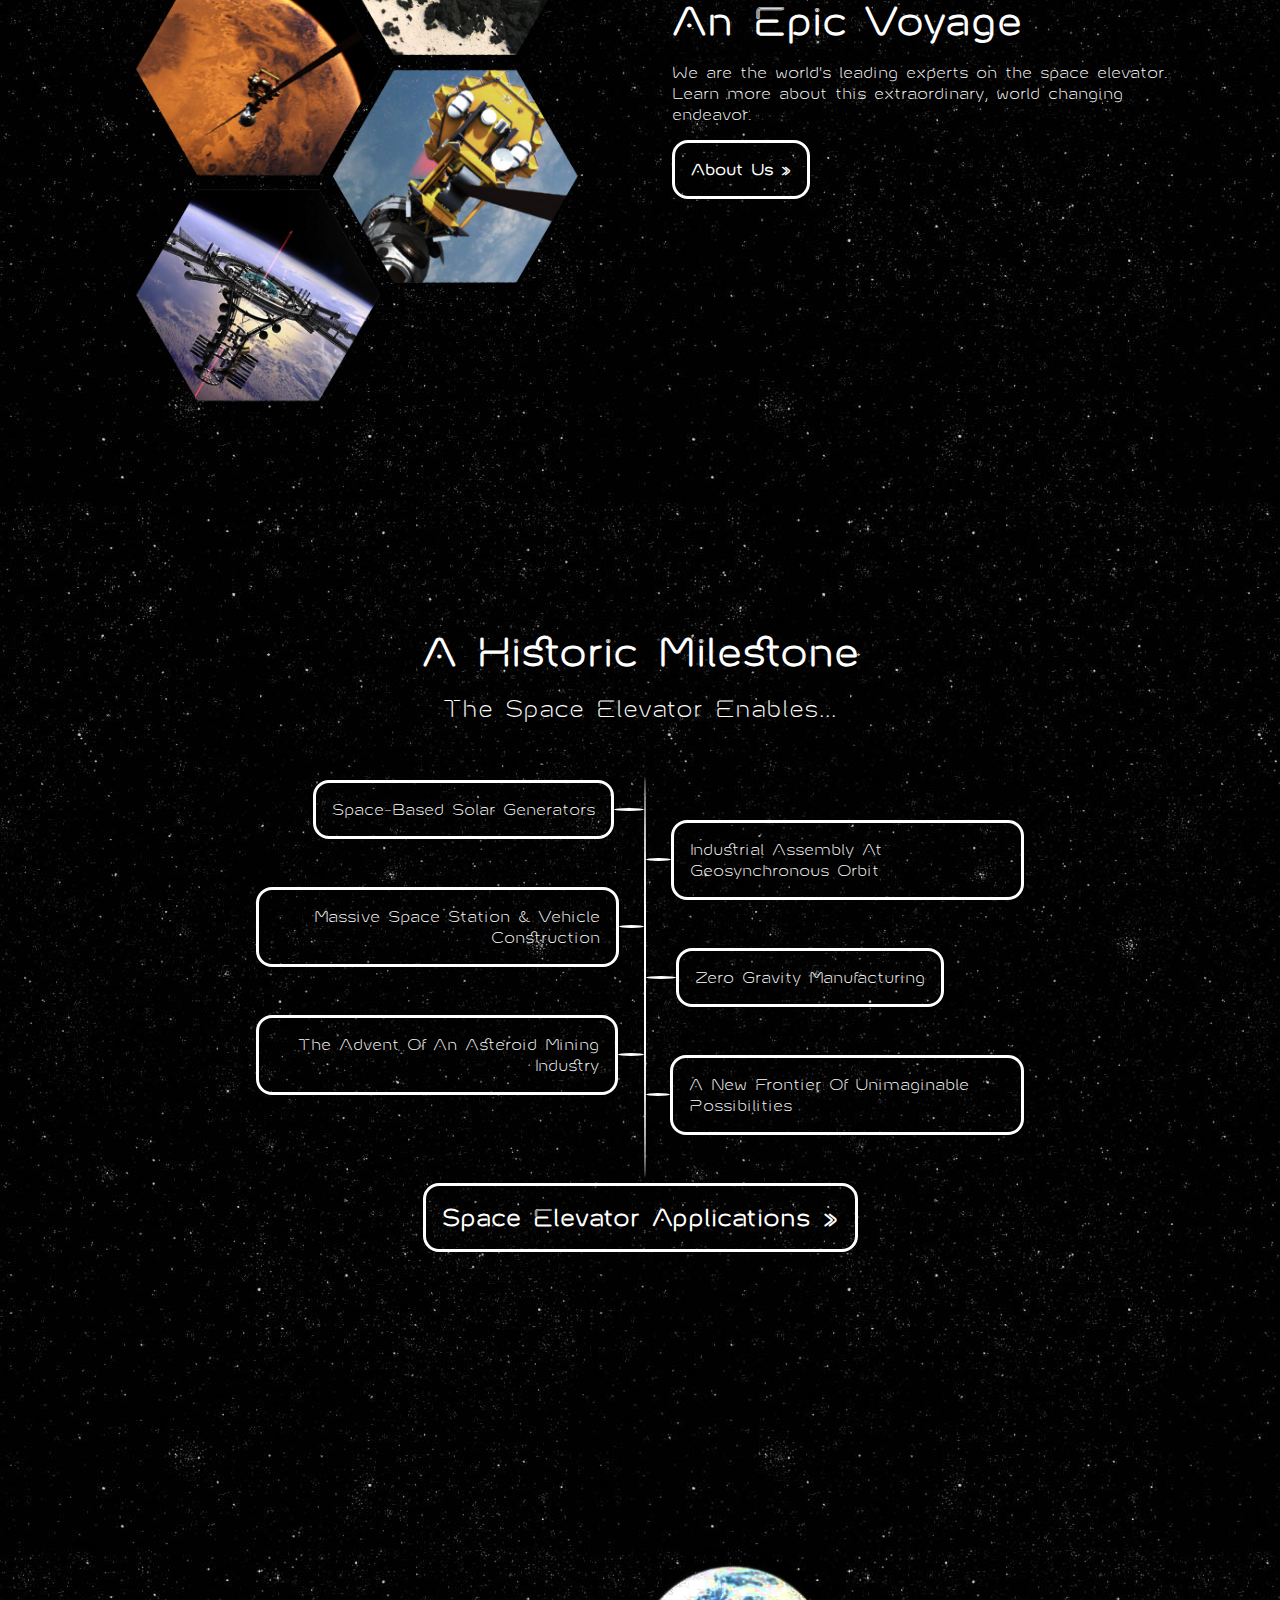
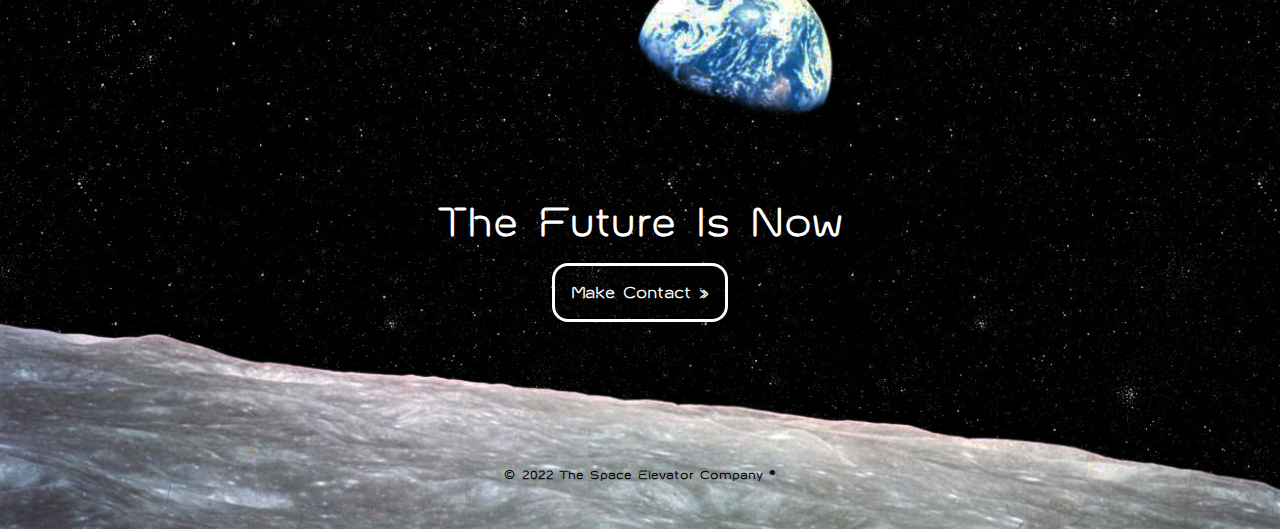
==== commit 45451af5: "slide show mechanics built" ====
--- a/index.html
+++ b/index.html
@@ -5,13 +5,13 @@
     <title>The Space Elevator Company</title>
     <meta name="description" content="The time has come to build the space elevator...">
     <meta name="viewport" content="width=device-width">
-    <link rel="shortcut icon" href="images/favicon.ico">
-    <link rel="stylesheet" href="styles/main.css">
+    <link rel="shortcut icon" href="/images/favicon.ico">
+    <link rel="stylesheet" href="/styles/main.css">
   </head>
   <body>
 
     <header id="site-header">
-      <a href="index.html">
+      <a href="/">
         <div class="logo">
           <img src="images/logo-white.svg" alt="o">
         </div>
@@ -22,18 +22,19 @@
         <label for="check" class='nav'>III</label>
         <br>
 <nav><!-- Whitespace Matters Here -->
-<a href="index.html">Home</a><a href="about-us.html">About Us</a><a href="technology.html">Technology</a><a href="carbon-nanotubes.html">Carbon Nanotubes</a><a href="applications.html">Applications</a><a href="contact.html">Contact</a>
+<a href="/">Home</a><a href="/about-us.html">About Us</a><a href="/technology.html">Technology</a><a href="/carbon-nanotubes.html">Carbon Nanotubes</a><a href="/applications.html">Applications</a><a href="/contact.html">Contact</a>
 </nav>
       </section>
     </header>
 
     <section id="banner" class="bghidden">
-      <h1 class="headline">
+      <h1 id="headline">
         <span class="the">The</span>
         <span class="space">Space</span>
         <span class="elevator">Elevator</span>
         <span class="company">Company</span>
       </h1>
+      <button id="next">Dream&nbsp;»</button>
     </section>
 
     <section id="ready">
@@ -43,11 +44,11 @@
       <div class="copy">
         <h2>The Technology Is Already Here</h2>
         <p>All the technology needed to build the space elevator is already here.</p>
-        <a class="button" href="technology.html">Learn More »</a>
+        <a class="button" href="/technology.html">Learn More »</a>
         <div class="spacer"></div>
         <h2>An Epic Voyage</h2>
         <p>We are the world's leading experts on the space elevator. Learn more about this extraordinary, world changing endeavor.</p>
-        <a class="button" href="about-us.html">About Us »</a>
+        <a class="button" href="/about-us.html">About Us »</a>
       </div>
     </section>
 
@@ -125,17 +126,18 @@
         </div>
       </div>
       <p class="prompt">
-        <a class="button application-button" href="applications.html">Space Elevator Applications »</a>
+        <a class="button application-button" href="/applications.html">Space Elevator Applications »</a>
       </p>
     </section>
 
     <section id="future">
       <div class="make-contact">
         <h2 class="future">The Future Is Now</h2>
-        <a class="button contact-button" href="contact.html">Make Contact »</a>
+        <a class="button contact-button" href="/contact.html">Make Contact »</a>
       </div>
       <p id="copyright">© 2022 The Space Elevator Company ®</p>
     </section>
-    <script src="scripts/rise.js"></script>
+    <script src="/scripts/rise.js"></script>
+    <script src="/scripts/slide-show.js"></script>
   </body>
 </html>
--- a/styles/main.css
+++ b/styles/main.css
@@ -102,6 +102,7 @@
   padding: 1rem;
   border: 3px solid white;
   border-radius: 1rem;
+  background: transparent;
 }
 
 button:hover,
@@ -270,7 +271,8 @@
 }
 
 section#banner.bghidden::after { opacity: 0; top: 100px; }
-section#banner::after {
+section#banner::after,
+section#banner.rise::after {
   content: '';
   position: absolute;
   top: 0;
@@ -285,31 +287,100 @@
 
 /* I learned a new trick, cool */
 @media all and (min-aspect-ratio: 414/295) {
-  section#banner::after {
+  section#banner::after,
+  section#banner.rise::after {
     background: url('../images/rise.png') left top / contain no-repeat;
   }
 }
 
-h1.headline {
+h1#headline {
+  position: relative;
+  top: 0;
   color: white;
   text-shadow: 3px 3px 4px black;
   padding: 1rem;
   width: 320px;
   margin: auto;
-}
-
-h1.headline span.the,
-h1.headline span.space,
-h1.headline span.elevator,
-h1.headline span.company { position: relative; }
-
-h1.headline span.the { font-size: .75em; top: 1.2rem; }
-h1.headline span.space { font-size: 1.45em; }
-h1.headline span.elevator { font-size: .75em; top: -1rem; }
-h1.headline span.company { display: block; font-size: .4em; top: -1rem; right: 3.25em; }
+  opacity: 1;
+  transition: all 1.5s ease-in .5s;
+}
+h1#headline.titlehidden { opacity: 0; top: 100px; }
+
+h1#headline span.the,
+h1#headline span.space,
+h1#headline span.elevator,
+h1#headline span.company { position: relative; }
+
+h1#headline span.the { font-size: .75em; top: 1.2rem; }
+h1#headline span.space { font-size: 1.45em; }
+h1#headline span.elevator { font-size: .75em; top: -1rem; }
+h1#headline span.company { display: block; font-size: .4em; top: -1rem; right: 3.25em; }
+
+button#next {
+  position: absolute;
+  bottom: 3rem;
+  left: 50%;
+  font-weight: bold;
+  font-size: 1.4em;
+  color: white;
+  background: rgba(0,0,0,0.7);
+  text-shadow: 1px 1px 2px grey;
+  transform: translate(-50%);
+  border: 3px solid white;
+  transition: .75s;
+}
+
+button#next:hover,
+button#next:focus {
+  border: 3px solid white;
+  background: rgba(255,255,255,0.25);
+  color: white;
+}
+button#next:active { color: white; }
+
+@media all and (min-width: 700px) and (min-height: 900px) {
+
+  button#next {
+    display: inline-block;
+    bottom: 12rem;
+    font-size: 1.7em;
+    text-shadow: 1px 1px 2px grey;
+    left: auto;
+    right: 10%;
+    transform: translate(0);
+  }
+
+}
+
+
+
+/*
+ * Introductory Slide Show
+ */
+
+section#banner.moon-landing::after { background: url('/images/moon-landing.png') 70% top / cover no-repeat; }
+h1#headline.moon-landing {}
+
+section#banner.asteroid::after { background: url('/images/asteroid.png') center top / cover no-repeat; }
+h1#headline.moon-landing::after { background: url('/images/moon-landing.png') 70% top / cover no-repeat; }
+
+
+
+
+
+
+
+
+
+
+/*
+ * End Of Introductory Slide Show
+ */
+
+
 
 @media all and (min-width: 10px) {
-  h1.headline {
+  h1#headline {
     position: absolute;
     top: 30%;
     text-align: right;
@@ -317,19 +388,19 @@
 }
 
 @media all and (min-width: 340px) {
-  h1.headline {
+  h1#headline {
     right: 5%;
   }
 }
 
 @media all and (min-width: 900px) {
-  h1.headline {
+  h1#headline {
     font-size: 3.5em;
   }
 }
 
 @media all and (min-width: 1300px) {
-  h1.headline {
+  h1#headline {
     width: 520px;
     font-size: 5em;
   }
@@ -518,7 +589,7 @@
   min-height: 100%;
 }
 
-#footer p { padding: 0 1rem; color: white; text-align: center; }
+#footer p { margin-bottom: 2rem; padding: 0 1rem; color: white; text-align: center; }
 
 section.page {
   width: 857px;
@@ -829,6 +900,24 @@
   background: grey;
   border-color: grey;
   color: black;
+}
+
+#contact p#form-status {
+  display: inline-block;
+  background: #b8bbf2;
+  border-radius: 1rem;
+  color: black;
+  transition: .5s;
+}
+
+#contact p#form-status.fail {
+  padding: .75rem;
+  font-size: 1rem;
+}
+
+#contact p#form-status.success {
+  padding: .75rem;
+  font-size: 1rem;
 }
 
 #contact form#contact-form input#submit {
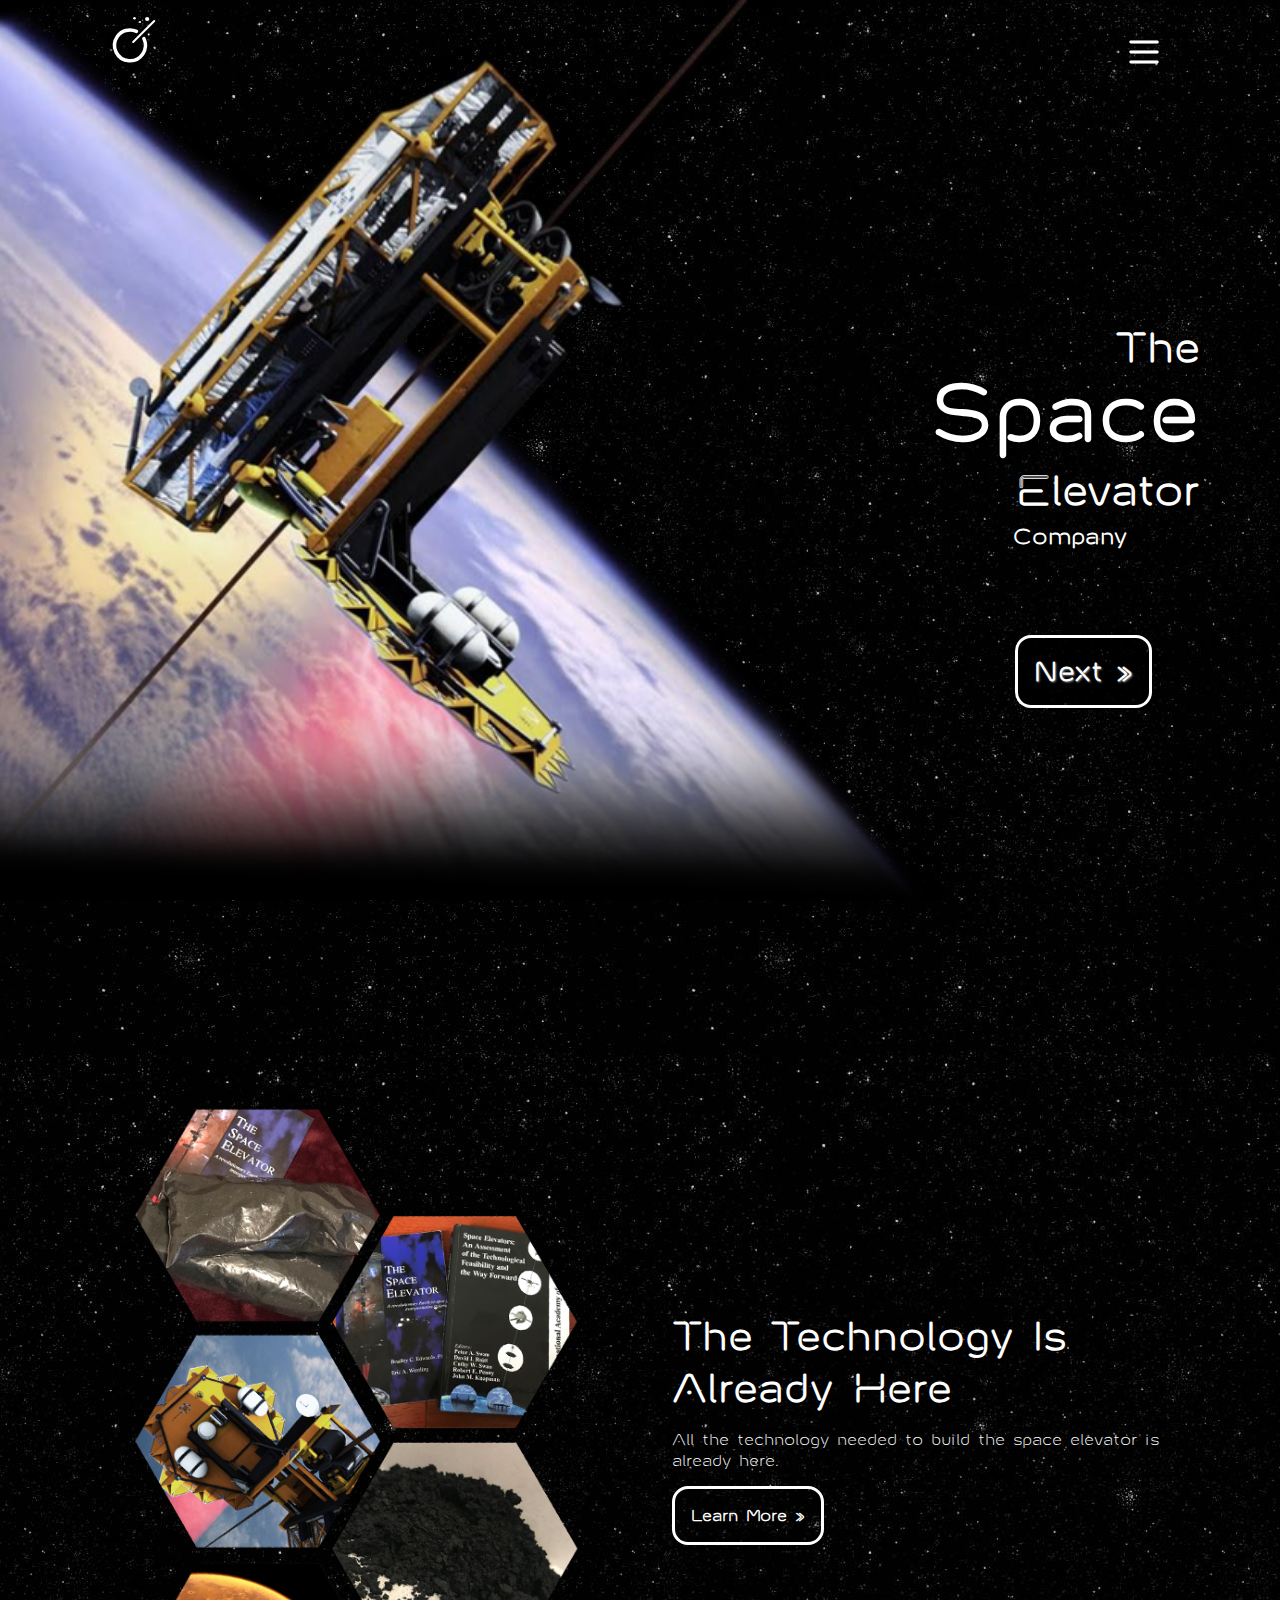
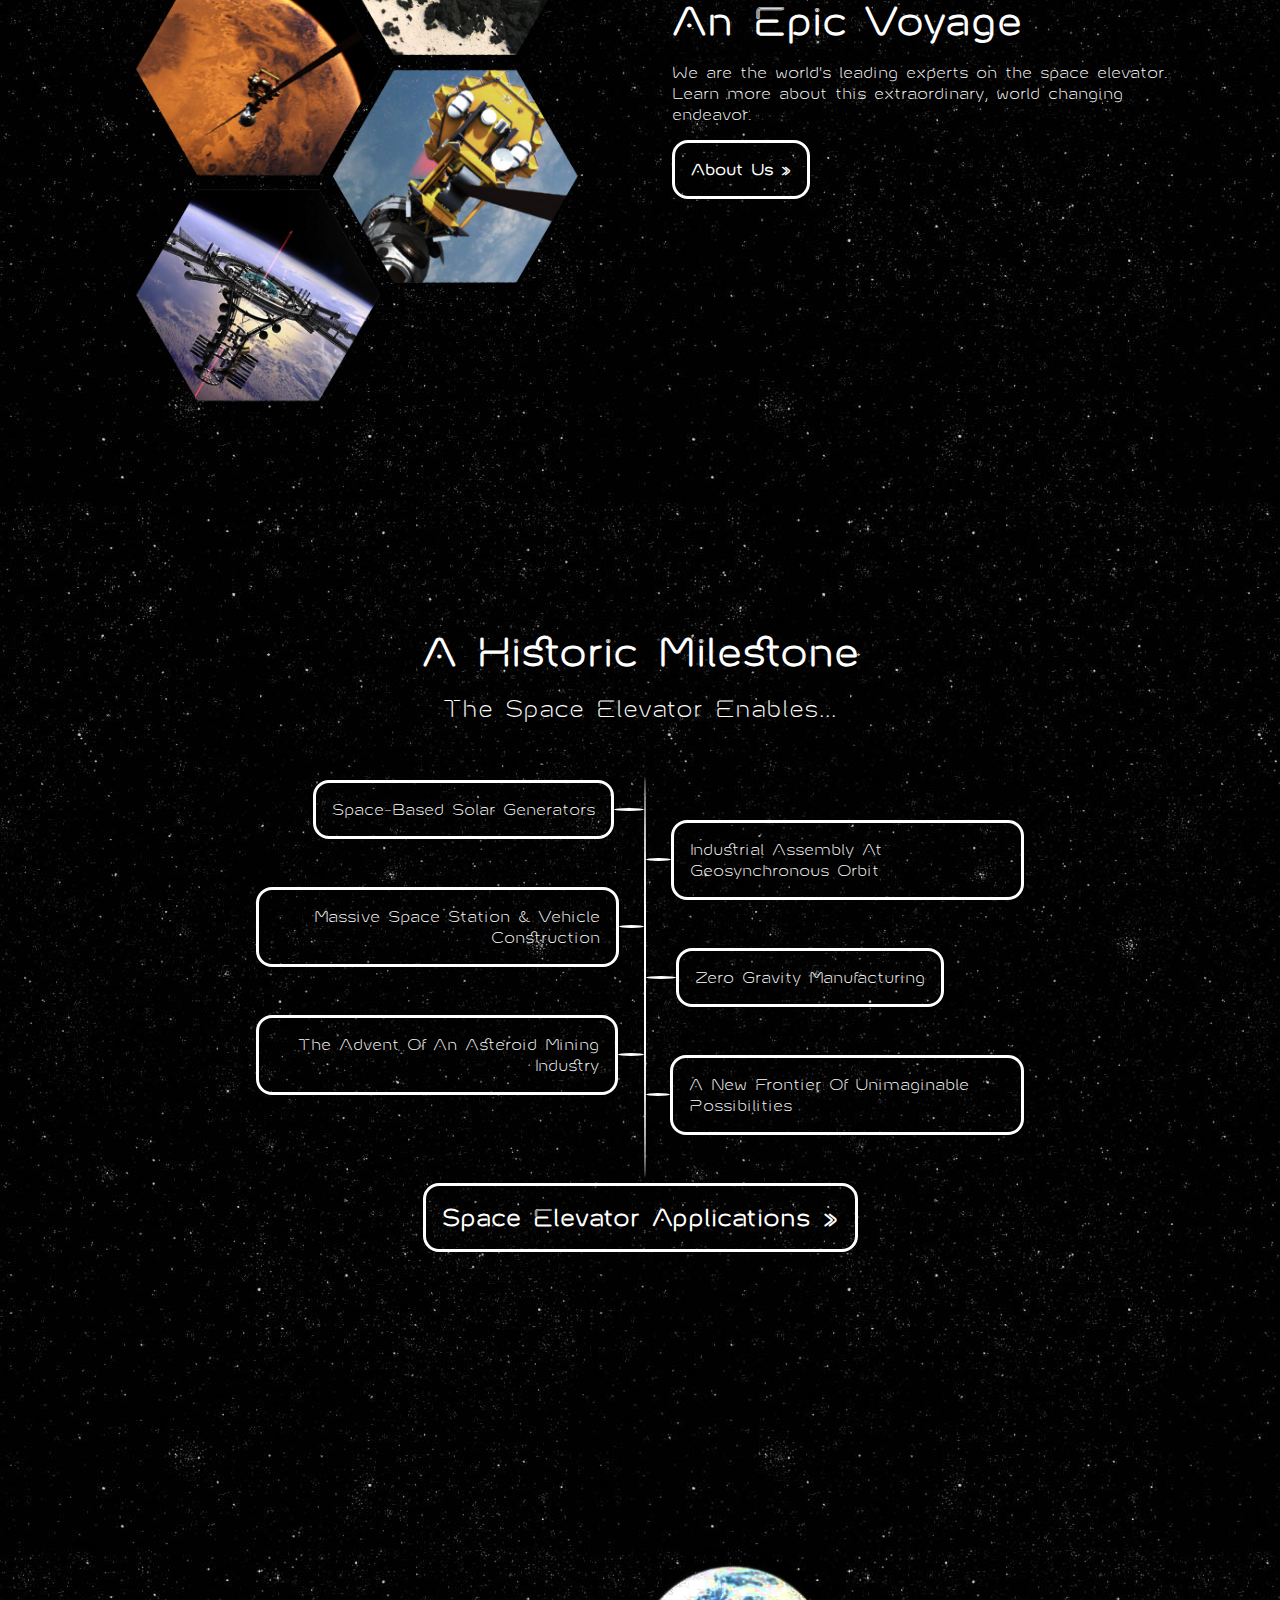
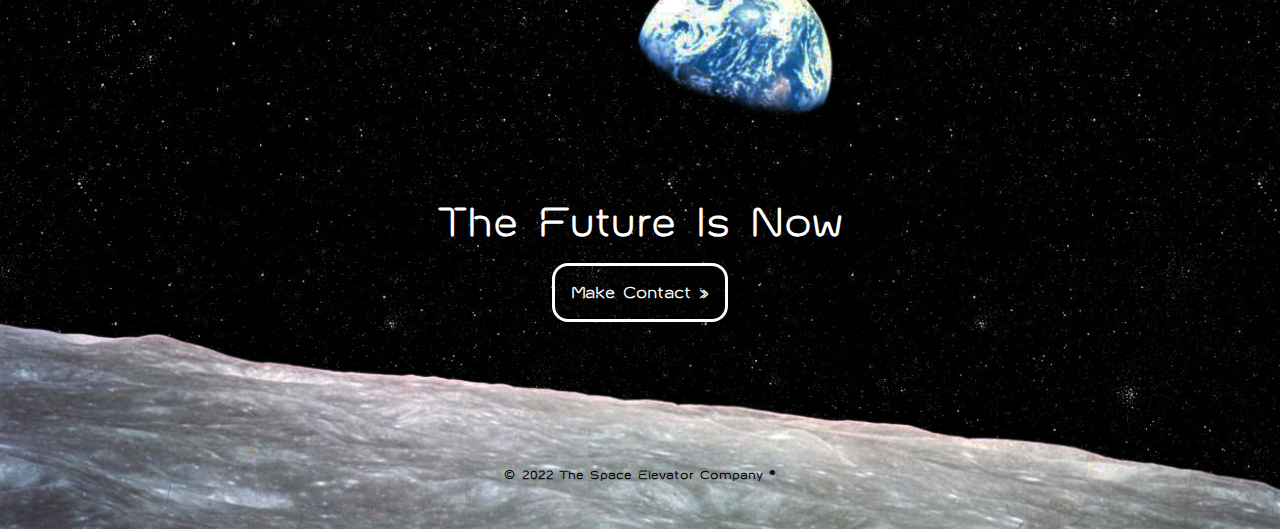
==== commit ae4be865: "lookin good!" ====
--- a/index.html
+++ b/index.html
@@ -34,7 +34,7 @@
         <span class="elevator">Elevator</span>
         <span class="company">Company</span>
       </h1>
-      <button id="next">Dream&nbsp;»</button>
+      <button id="next">Next&nbsp;»</button>
     </section>
 
     <section id="ready">
--- a/styles/main.css
+++ b/styles/main.css
@@ -359,16 +359,118 @@
  */
 
 section#banner.moon-landing::after { background: url('/images/moon-landing.png') 70% top / cover no-repeat; }
-h1#headline.moon-landing {}
+h1#headline.moon-landing {
+  top: 10%;
+}
+
 
 section#banner.asteroid::after { background: url('/images/asteroid.png') center top / cover no-repeat; }
-h1#headline.moon-landing::after { background: url('/images/moon-landing.png') 70% top / cover no-repeat; }
-
-
-
-
-
-
+h1#headline.asteroid {
+  top: 15%;
+}
+h1#headline.asteroid span.smaller {
+  font-size: .65em;
+}
+h1#headline.asteroid span.smallest {
+  font-size: .5em;
+}
+@media all and (min-width: 480px) { h1#headline.asteroid { width: 480px; }}
+@media all and (min-width: 700px) { h1#headline.asteroid { width: 580px; }}
+
+
+section#banner.launches::after { background: url('/images/rocket-launches.png') center top / cover no-repeat; }
+h1#headline.launches {
+  top: 10%;
+}
+h1#headline span.glorious { font-size: 1.35em; }
+
+
+section#banner.ocean::after { background: url('/images/ocean-elevator.png') center top / cover no-repeat; }
+h1#headline.ocean {
+  top: 20%;
+  text-align: left;
+}
+h1#headline.ocean span.chance { font-size: 1.4em; }
+@media all and (min-width: 480px) { h1#headline.ocean { width: 480px; }}
+@media all and (min-width: 700px) { h1#headline.ocean { width: 580px; }}
+
+
+section#banner.climb::after { background: url('/images/climb-to-space.png') 62.5% center / cover no-repeat; }
+h1#headline.climb {
+  top: 20%;
+}
+h1#headline.climb span.climb { font-size: 1.25em; }
+@media all and (min-width: 480px) { h1#headline.climb { width: 480px; right: auto; left: 5%; text-align: left; }}
+
+
+section#banner.cost::after { background: url('/images/elevator-cost.png') center center / cover no-repeat; }
+h1#headline.cost {
+  top: 12.5%;
+}
+h1#headline.cost span.smaller {
+  font-size: .7em;
+}
+h1#headline.cost span.cost { font-size: 1.5em; }
+@media all and (min-width: 480px) { h1#headline.cost { width: 480px; right: auto; left: 10%; text-align: left; }}
+@media all and (min-width: 700px) { h1#headline.cost { width: 525px; top: 15%; left: 50%; transform: translate(-50%); text-align: center; }}
+
+
+section#banner.package::after { background: url('/images/fedex.png') center bottom / cover no-repeat; }
+h1#headline.package {
+  top: 12.5%;
+  font-size: 2.25em;
+  text-align: left;
+}
+h1#headline.package span.smaller {
+  font-size: .7em;
+}
+h1#headline.package span.package { font-size: 1.25em; }
+@media all and (min-width: 480px) { h1#headline.package { font-size: 2.5em; width: 480px; right: auto; left: 5%; text-align: left; }}
+@media all and (min-width: 700px) { h1#headline.package { font-size: 3em; }}
+
+
+section#banner.operational::after { background: url('/images/operational.png') 60% center / cover no-repeat; }
+h1#headline.operational {
+  top: 15%;
+  font-size: 2.25em;
+  text-align: left;
+}
+h1#headline.operational span.first {
+  font-size: 1.5em;
+}
+h1#headline.operational span.year {
+  font-size: 1.7em;
+}
+h1#headline.operational span.operational { font-size: 1.25em; }
+@media all and (min-width: 480px) { h1#headline.operational { font-size: 2.5em; width: 480px; right: auto; left: 5%; }}
+@media all and (min-width: 700px) { h1#headline.operational { font-size: 3em; }}
+
+
+section#banner.stations::after { background: url('/images/space-stations.png') center center / cover no-repeat; }
+h1#headline.stations {
+  top: 25%;
+  font-size: 4em;
+  text-align: left;
+}
+
+
+section#banner.solar::after { background: url('/images/space-based-solar.png') 60% center / cover no-repeat; }
+h1#headline.solar {
+  top: 15%;
+  text-align: left;
+}
+@media all and (min-width: 480px) { h1#headline.solar { font-size: 2.5em; width: 480px; right: auto; left: 5%; }}
+@media all and (min-width: 700px) { h1#headline.solar { font-size: 3.5em; }}
+
+
+section#banner.dreams::after { background: url('/images/mars-elevator.png') 55% center / cover no-repeat; }
+h1#headline.dreams {
+  top: 15%;
+  text-align: left;
+  font-size: 3.5em;
+}
+@media all and (min-width: 480px) { h1#headline.dreams { width: 480px; right: auto; left: 5%; }}
+@media all and (min-width: 700px) { h1#headline.dreams { width: 550px; }}
 
 
 
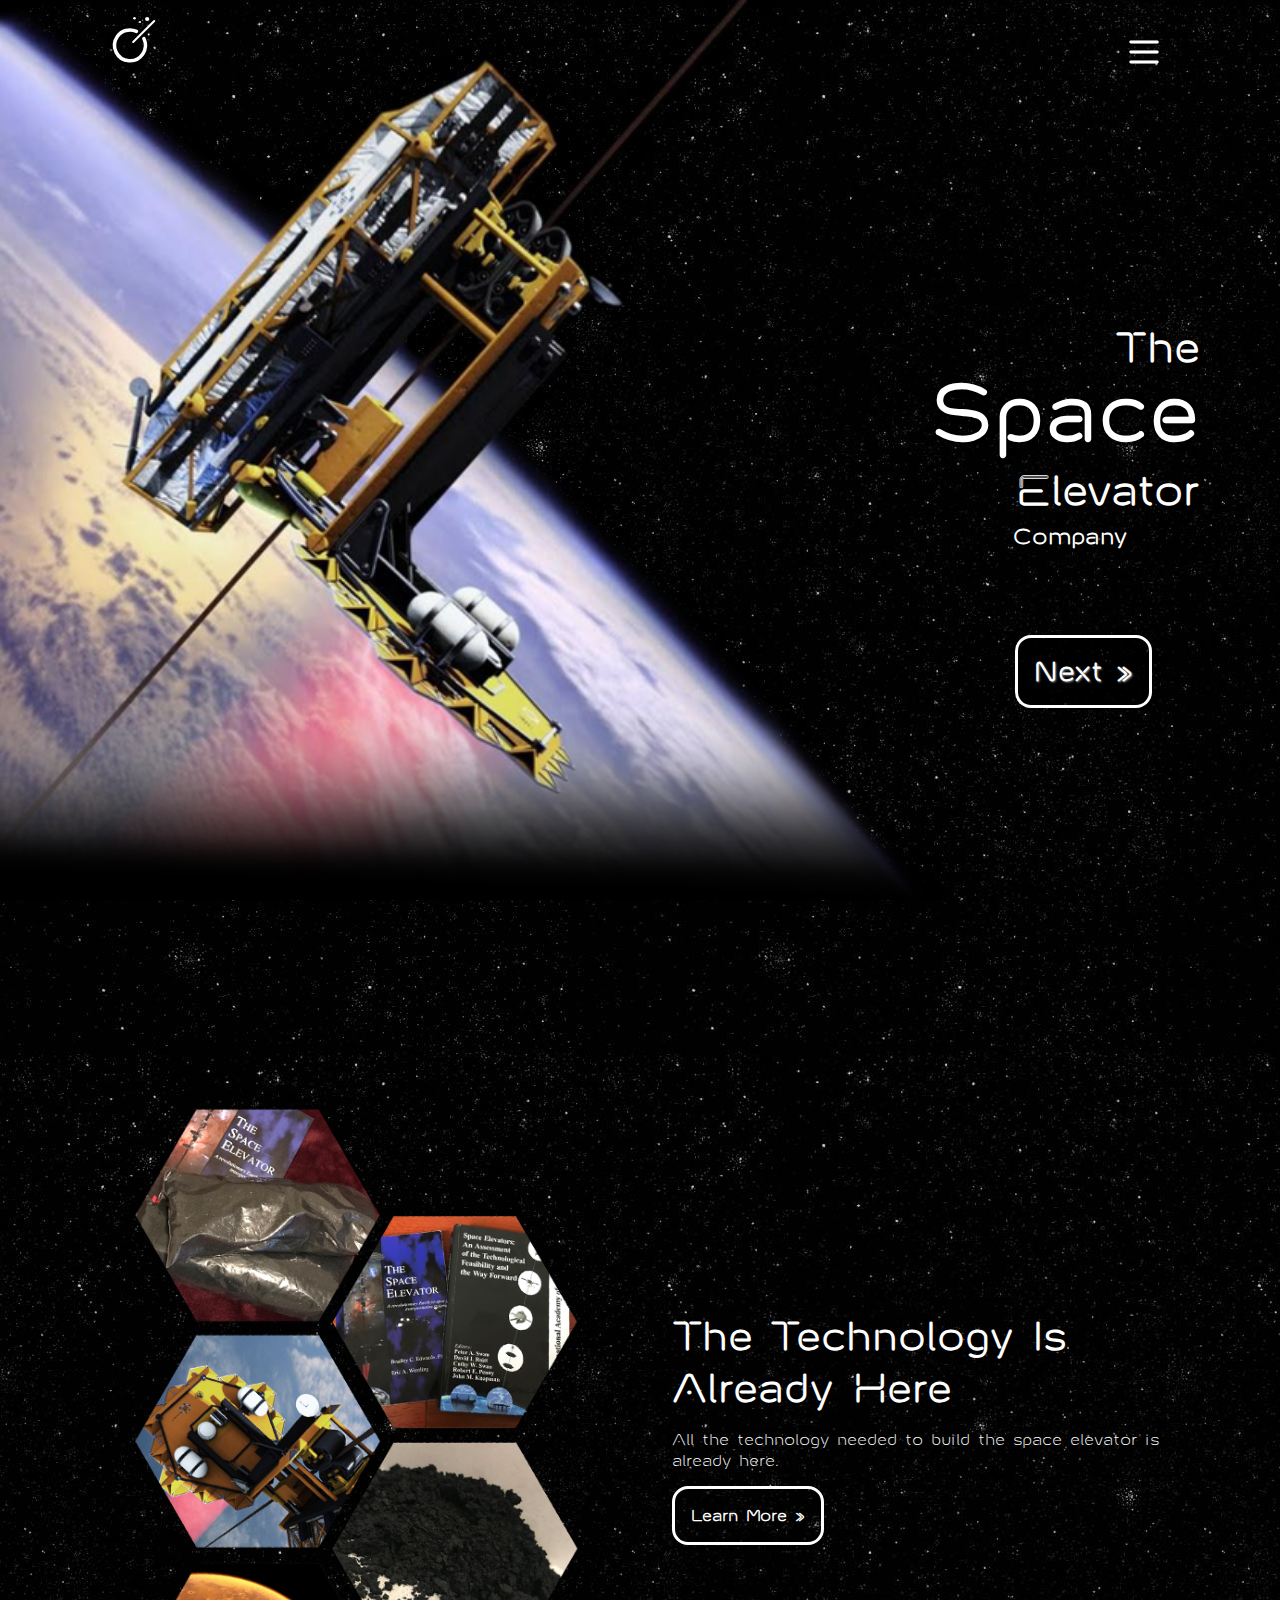
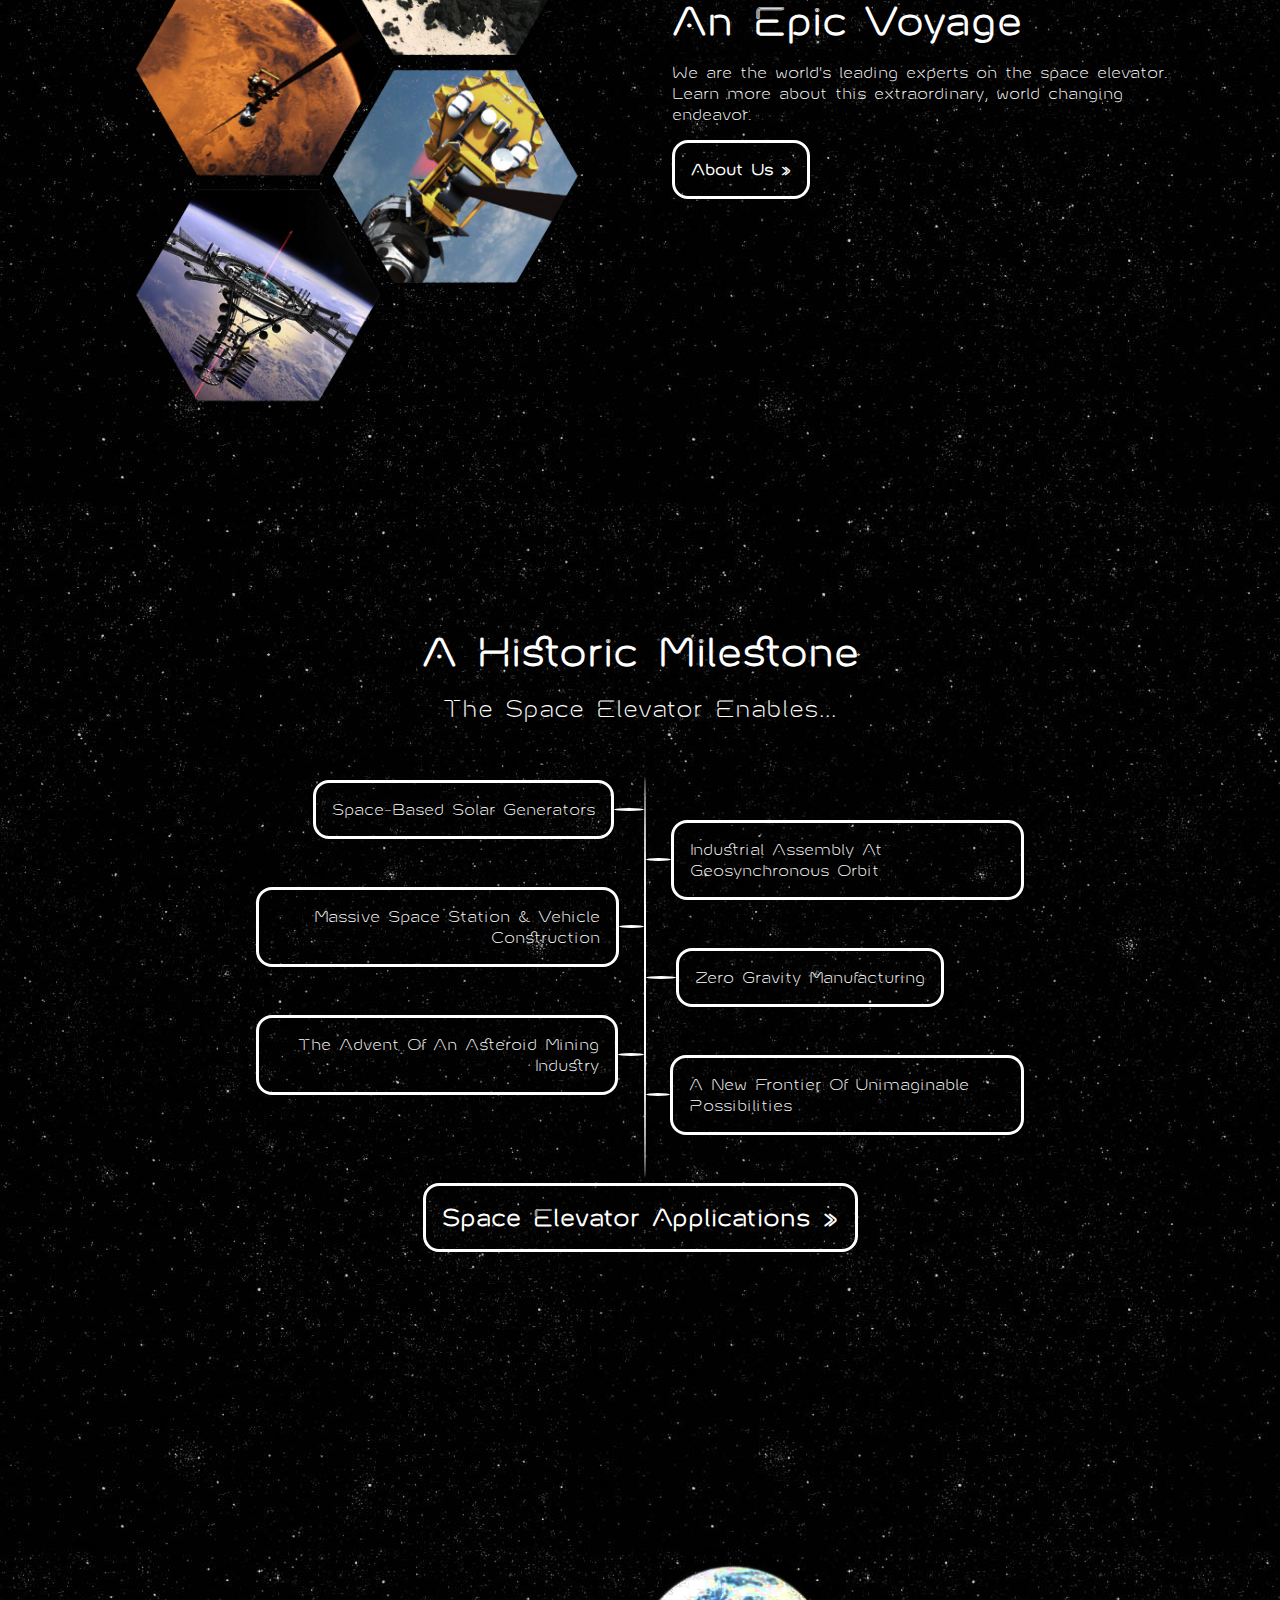
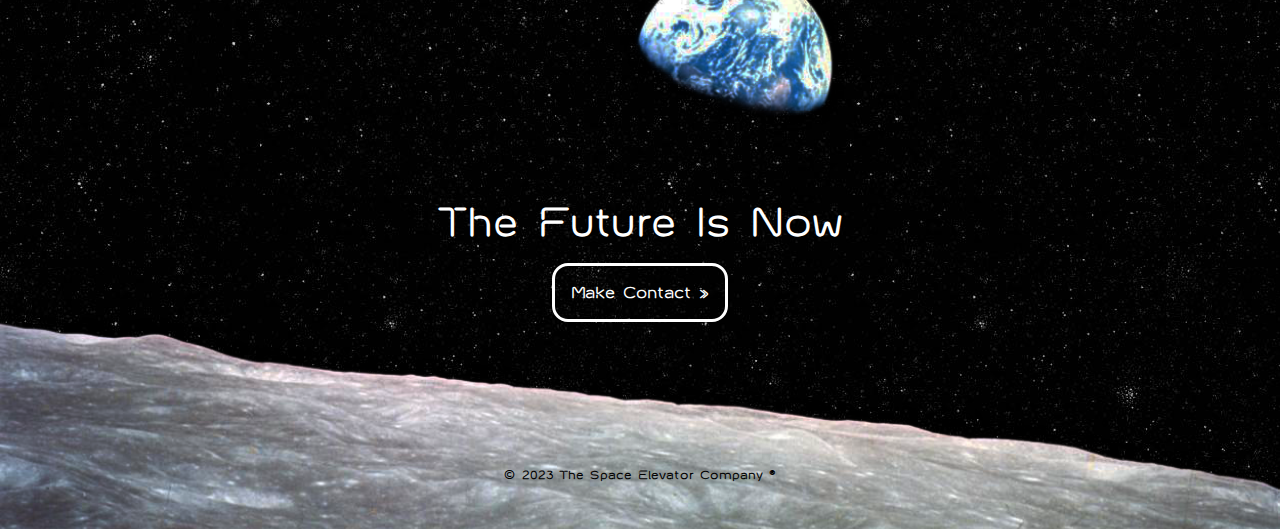
==== commit 07297852: "copyright updated" ====
--- a/index.html
+++ b/index.html
@@ -5,6 +5,30 @@
     <title>The Space Elevator Company</title>
     <meta name="description" content="The time has come to build the space elevator...">
     <meta name="viewport" content="width=device-width">
+    <link rel="canonical" href="https://spaceelevatorcompany.com">
+    <script type="application/ld+json">
+      {
+        "@context": "http://schema.org",
+        "@type": "WebPage",
+        "name": "The Space Elevator Company",
+        "image": "https://spaceelevatorcompany.com/images/space-elevator.jpg",
+        "url": "https://spaceelevatorcompany.com"
+      }
+    </script>
+    <meta property="og:type" content='website'>
+    <meta property="og:title" content="The Space Elevator Company">
+    <meta property="og:description" content="The time has come to build the space elevator...">
+    <meta property="og:url" content="https://spaceelevatorcompany.com">
+    <meta property="og:image" content="https://spaceelevatorcompany.com/images/space-elevator.jpg">
+    <meta property="og:image:secure_url" content="https://spaceelevatorcompany.com/images/space-elevator.jpg">
+    <meta property="og:site_name" content='SpaceElevatorCompany.com'>
+    <meta property="og:locale" content='en_US'>
+    <meta name="twitter:card" content="summary_large_image">
+    <!-- <meta name="twitter:site" content="@InnovationBound"> -->
+    <!-- <meta name="twitter:creator" content="@InnovationBound"> -->
+    <meta name="twitter:title" content="The Space Elevator Company">
+    <meta name="twitter:description" content="The time has come to build the space elevator...">
+    <meta name="twitter:image" content="https://spaceelevatorcompany.com/images/space-elevator.jpg">
     <link rel="shortcut icon" href="/images/favicon.ico">
     <link rel="stylesheet" href="/styles/main.css">
   </head>
@@ -135,7 +159,7 @@
         <h2 class="future">The Future Is Now</h2>
         <a class="button contact-button" href="/contact.html">Make Contact »</a>
       </div>
-      <p id="copyright">© 2022 The Space Elevator Company ®</p>
+      <p id="copyright">© 2023 The Space Elevator Company ®</p>
     </section>
     <script src="/scripts/rise.js"></script>
     <script src="/scripts/slide-show.js"></script>
--- a/styles/main.css
+++ b/styles/main.css
@@ -318,7 +318,7 @@
 
 button#next {
   position: absolute;
-  bottom: 3rem;
+  bottom: 5rem;
   left: 50%;
   font-weight: bold;
   font-size: 1.4em;
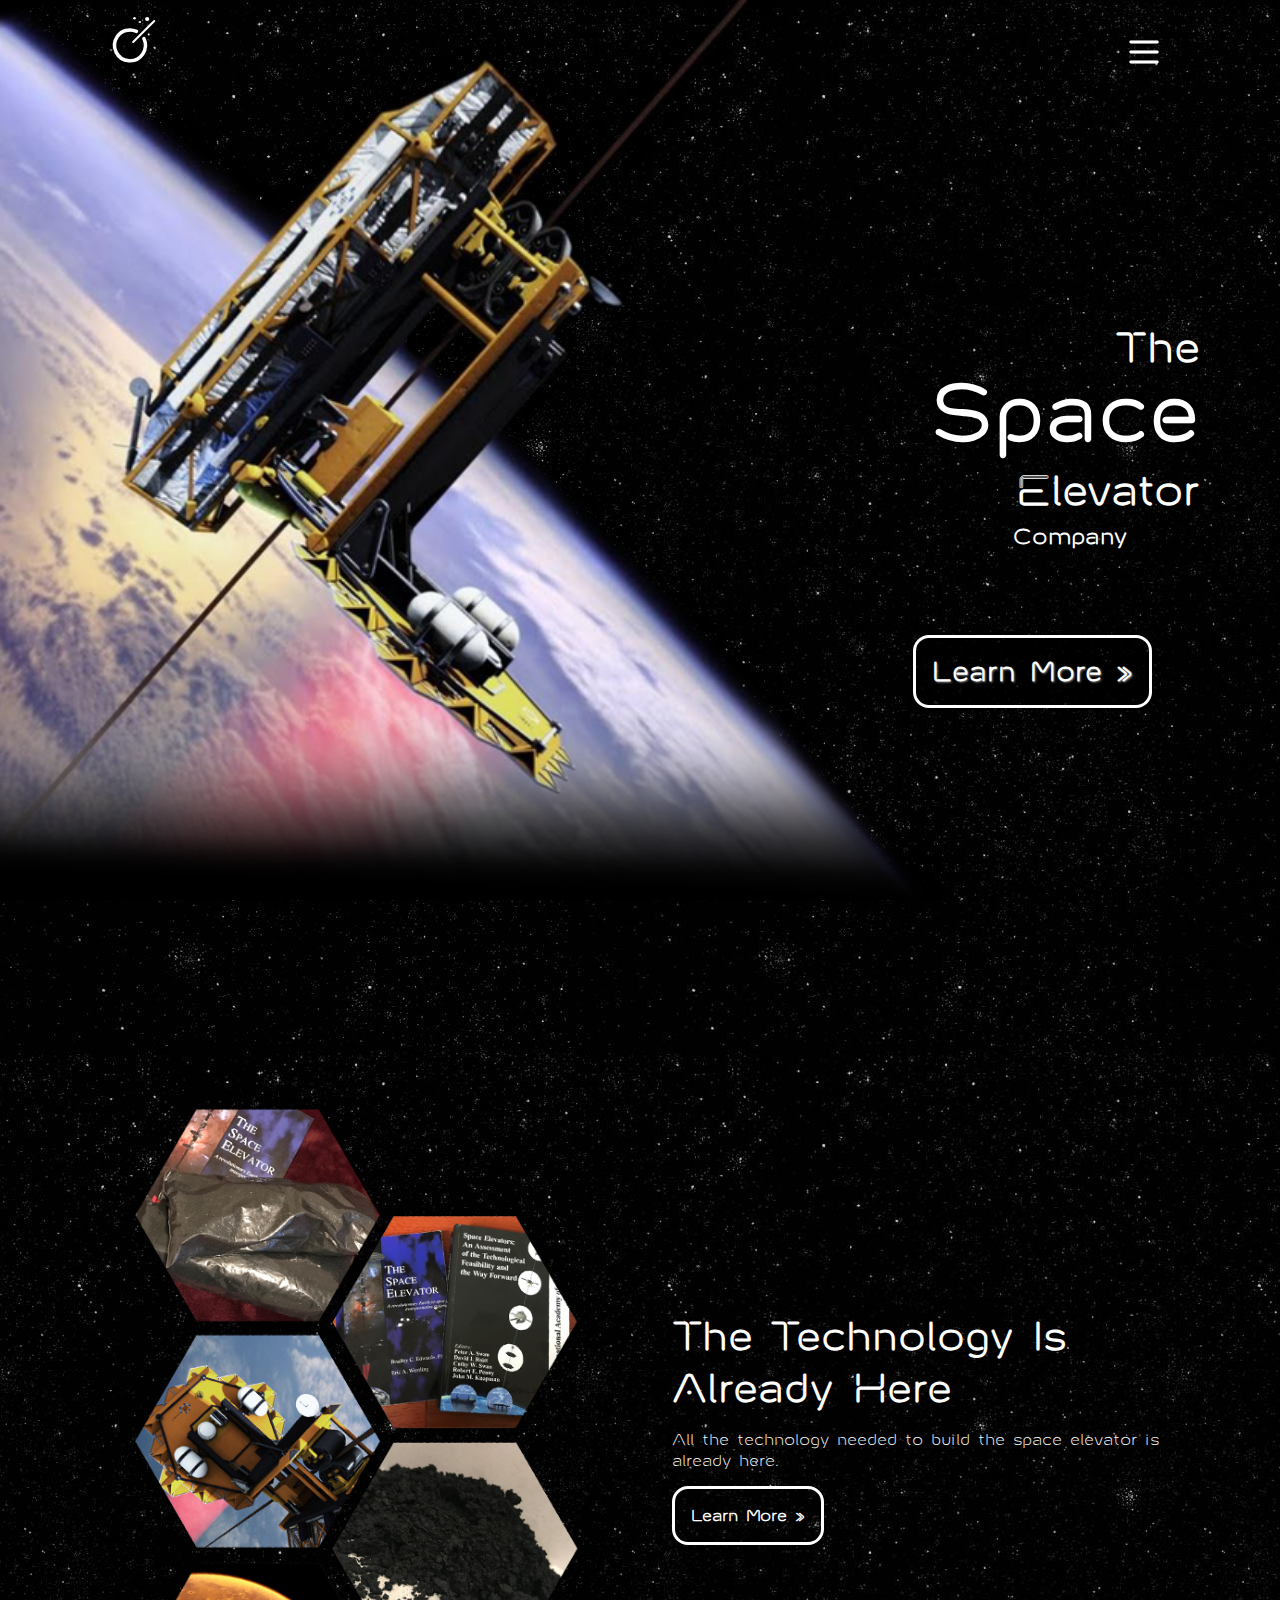
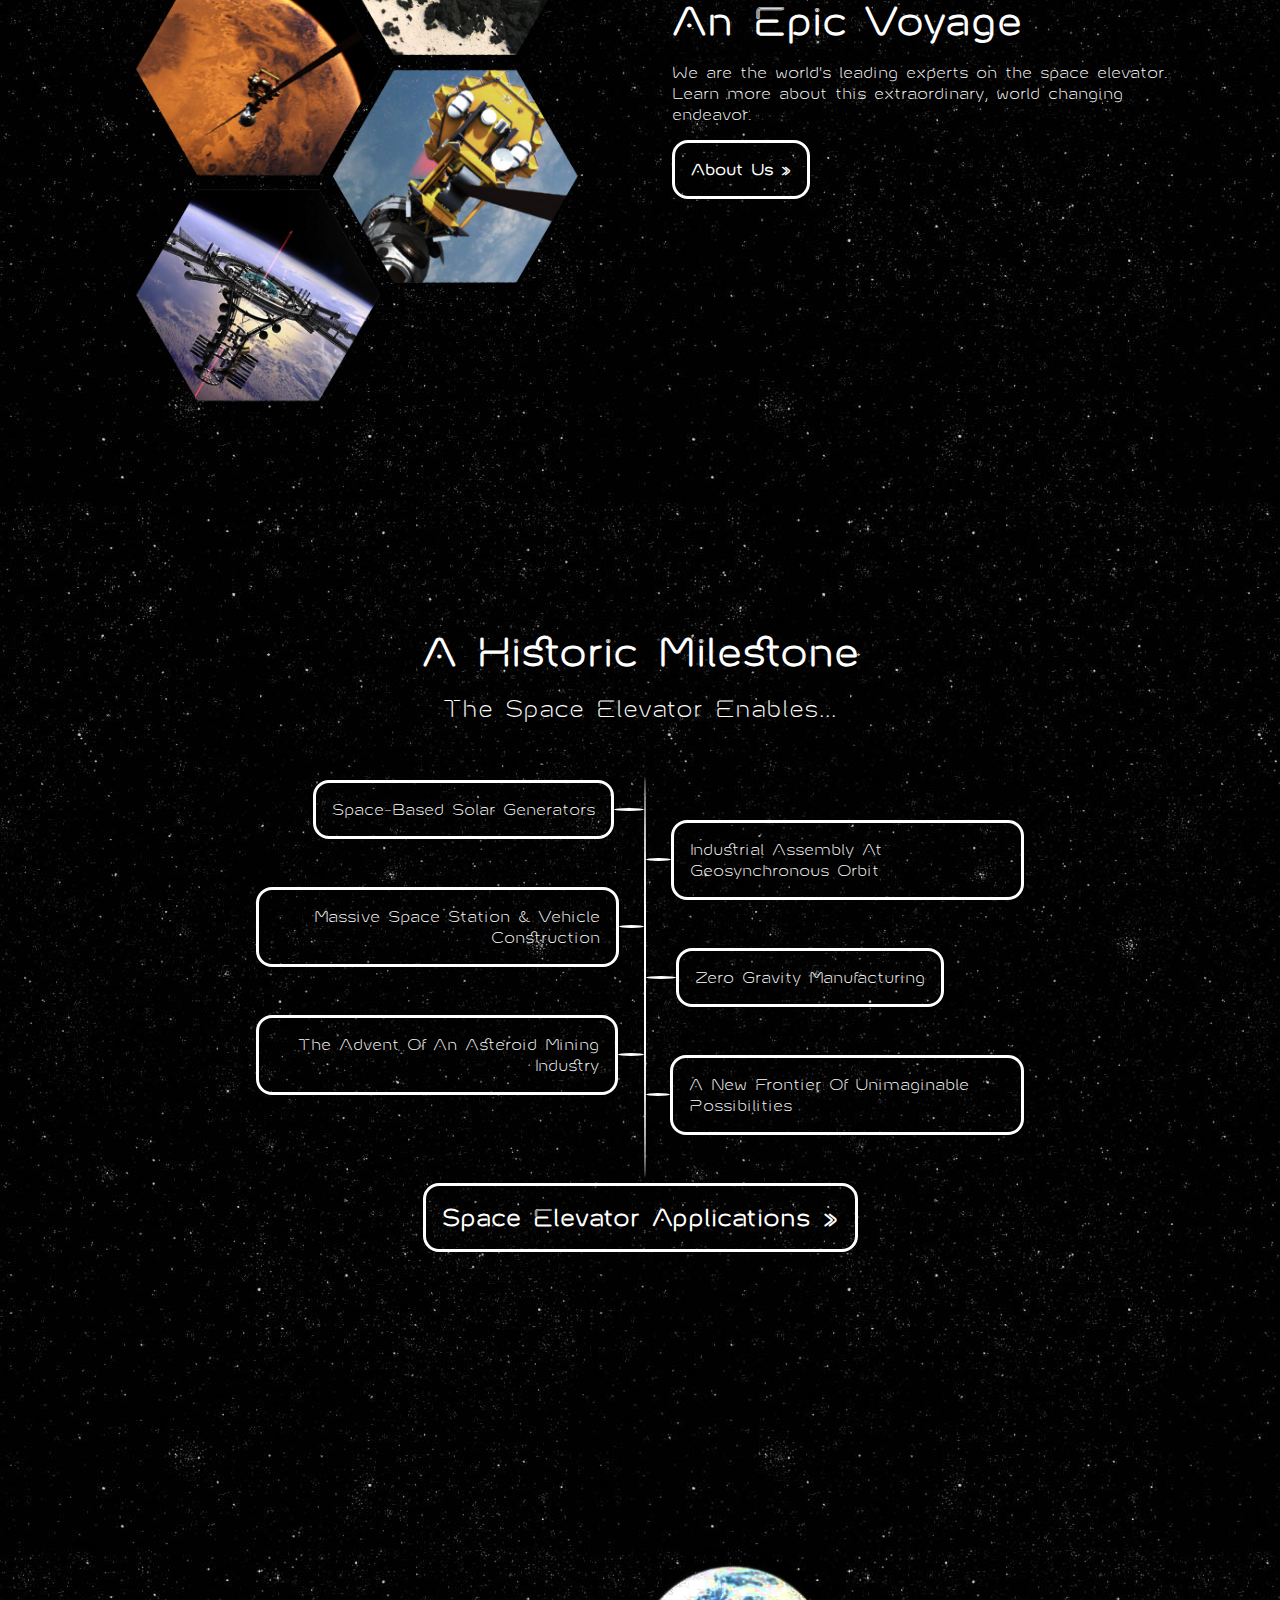
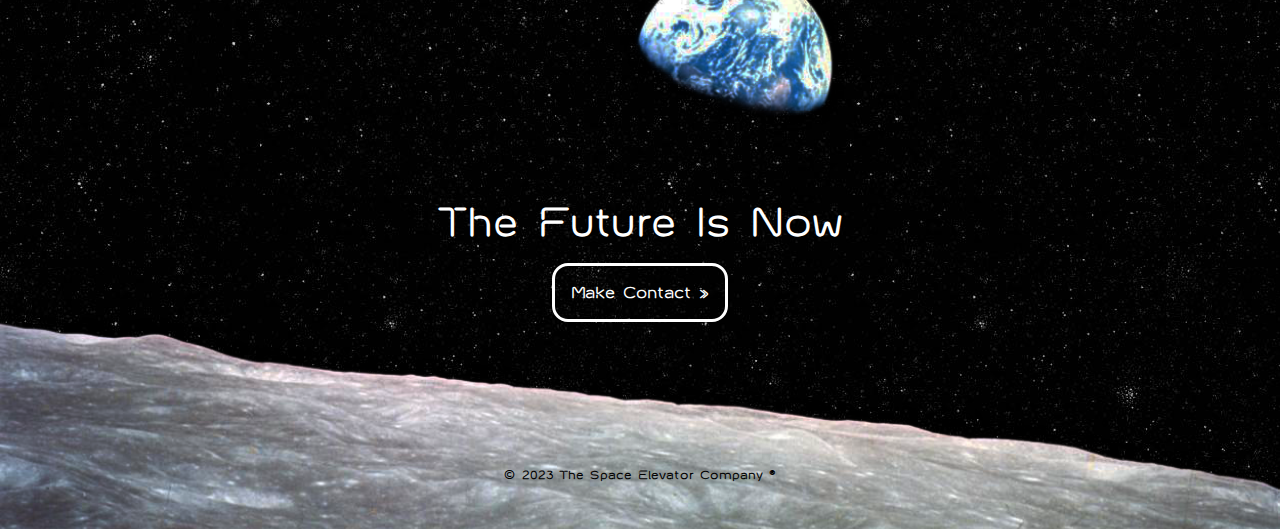
==== commit ffe3dae9: "better banner animations" ====
--- a/index.html
+++ b/index.html
@@ -58,7 +58,7 @@
         <span class="elevator">Elevator</span>
         <span class="company">Company</span>
       </h1>
-      <button id="next">Next&nbsp;»</button>
+      <button id="scroll">Learn&nbsp;More&nbsp;»</button>
     </section>
 
     <section id="ready">
--- a/styles/main.css
+++ b/styles/main.css
@@ -316,12 +316,12 @@
 h1#headline span.elevator { font-size: .75em; top: -1rem; }
 h1#headline span.company { display: block; font-size: .4em; top: -1rem; right: 3.25em; }
 
-button#next {
+button#scroll {
   position: absolute;
   bottom: 5rem;
   left: 50%;
   font-weight: bold;
-  font-size: 1.4em;
+  font-size: 1.1em;
   color: white;
   background: rgba(0,0,0,0.7);
   text-shadow: 1px 1px 2px grey;
@@ -330,17 +330,17 @@
   transition: .75s;
 }
 
-button#next:hover,
-button#next:focus {
+button#scroll:hover,
+button#scroll:focus {
   border: 3px solid white;
   background: rgba(255,255,255,0.25);
   color: white;
 }
-button#next:active { color: white; }
+button#scroll:active { color: white; }
 
 @media all and (min-width: 700px) and (min-height: 900px) {
 
-  button#next {
+  button#scroll {
     display: inline-block;
     bottom: 12rem;
     font-size: 1.7em;
@@ -382,7 +382,7 @@
 h1#headline.launches {
   top: 10%;
 }
-h1#headline span.glorious { font-size: 1.35em; }
+h1#headline span.glorious { font-size: 1.3em; }
 
 
 section#banner.ocean::after { background: url('/images/ocean-elevator.png') center top / cover no-repeat; }
@@ -418,7 +418,7 @@
 section#banner.package::after { background: url('/images/fedex.png') center bottom / cover no-repeat; }
 h1#headline.package {
   top: 12.5%;
-  font-size: 2.25em;
+  font-size: 2.2em;
   text-align: left;
 }
 h1#headline.package span.smaller {
@@ -436,7 +436,7 @@
   text-align: left;
 }
 h1#headline.operational span.first {
-  font-size: 1.5em;
+  font-size: 1.4em;
 }
 h1#headline.operational span.year {
   font-size: 1.7em;
@@ -459,8 +459,8 @@
   top: 15%;
   text-align: left;
 }
-@media all and (min-width: 480px) { h1#headline.solar { font-size: 2.5em; width: 480px; right: auto; left: 5%; }}
-@media all and (min-width: 700px) { h1#headline.solar { font-size: 3.5em; }}
+@media all and (min-width: 480px) { h1#headline.solar { font-size: 2.3em; width: 480px; right: auto; left: 5%; }}
+@media all and (min-width: 700px) { h1#headline.solar { font-size: 3.3em; }}
 
 
 section#banner.dreams::after { background: url('/images/mars-elevator.png') 55% center / cover no-repeat; }
